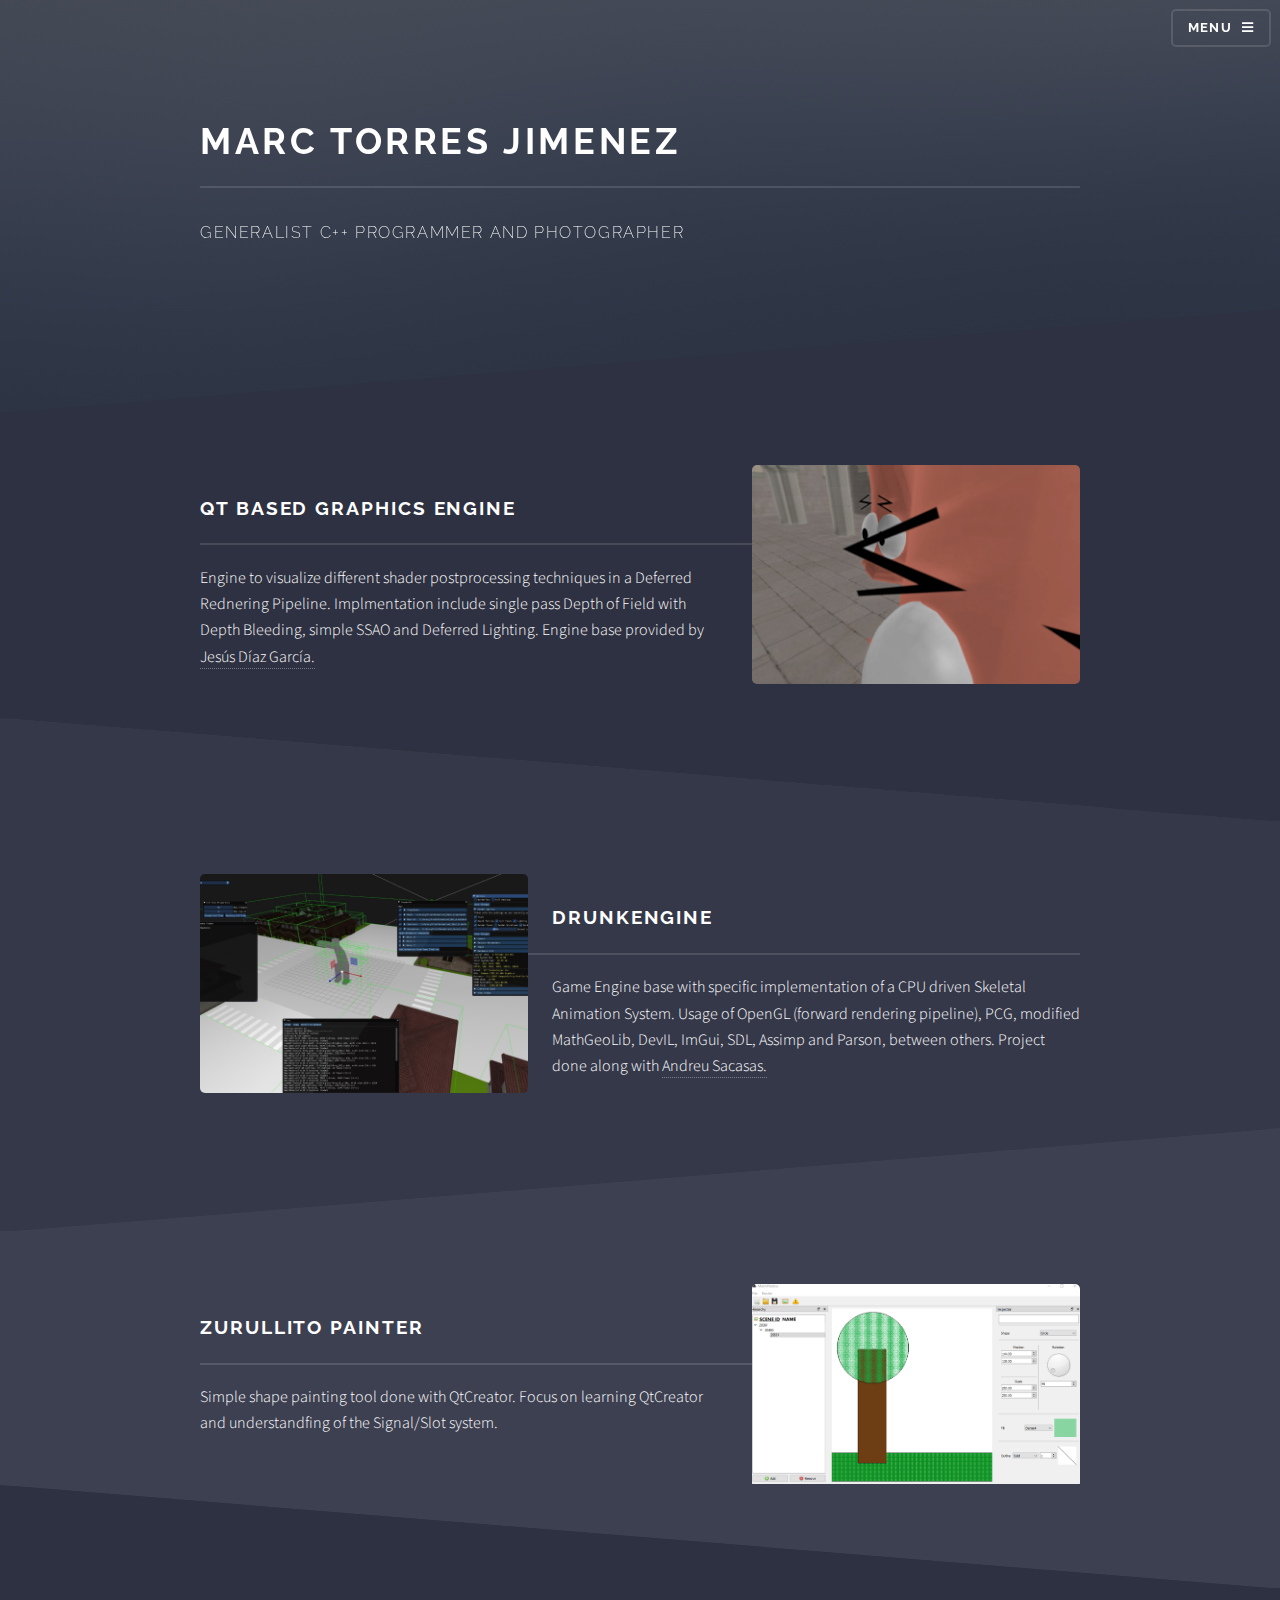
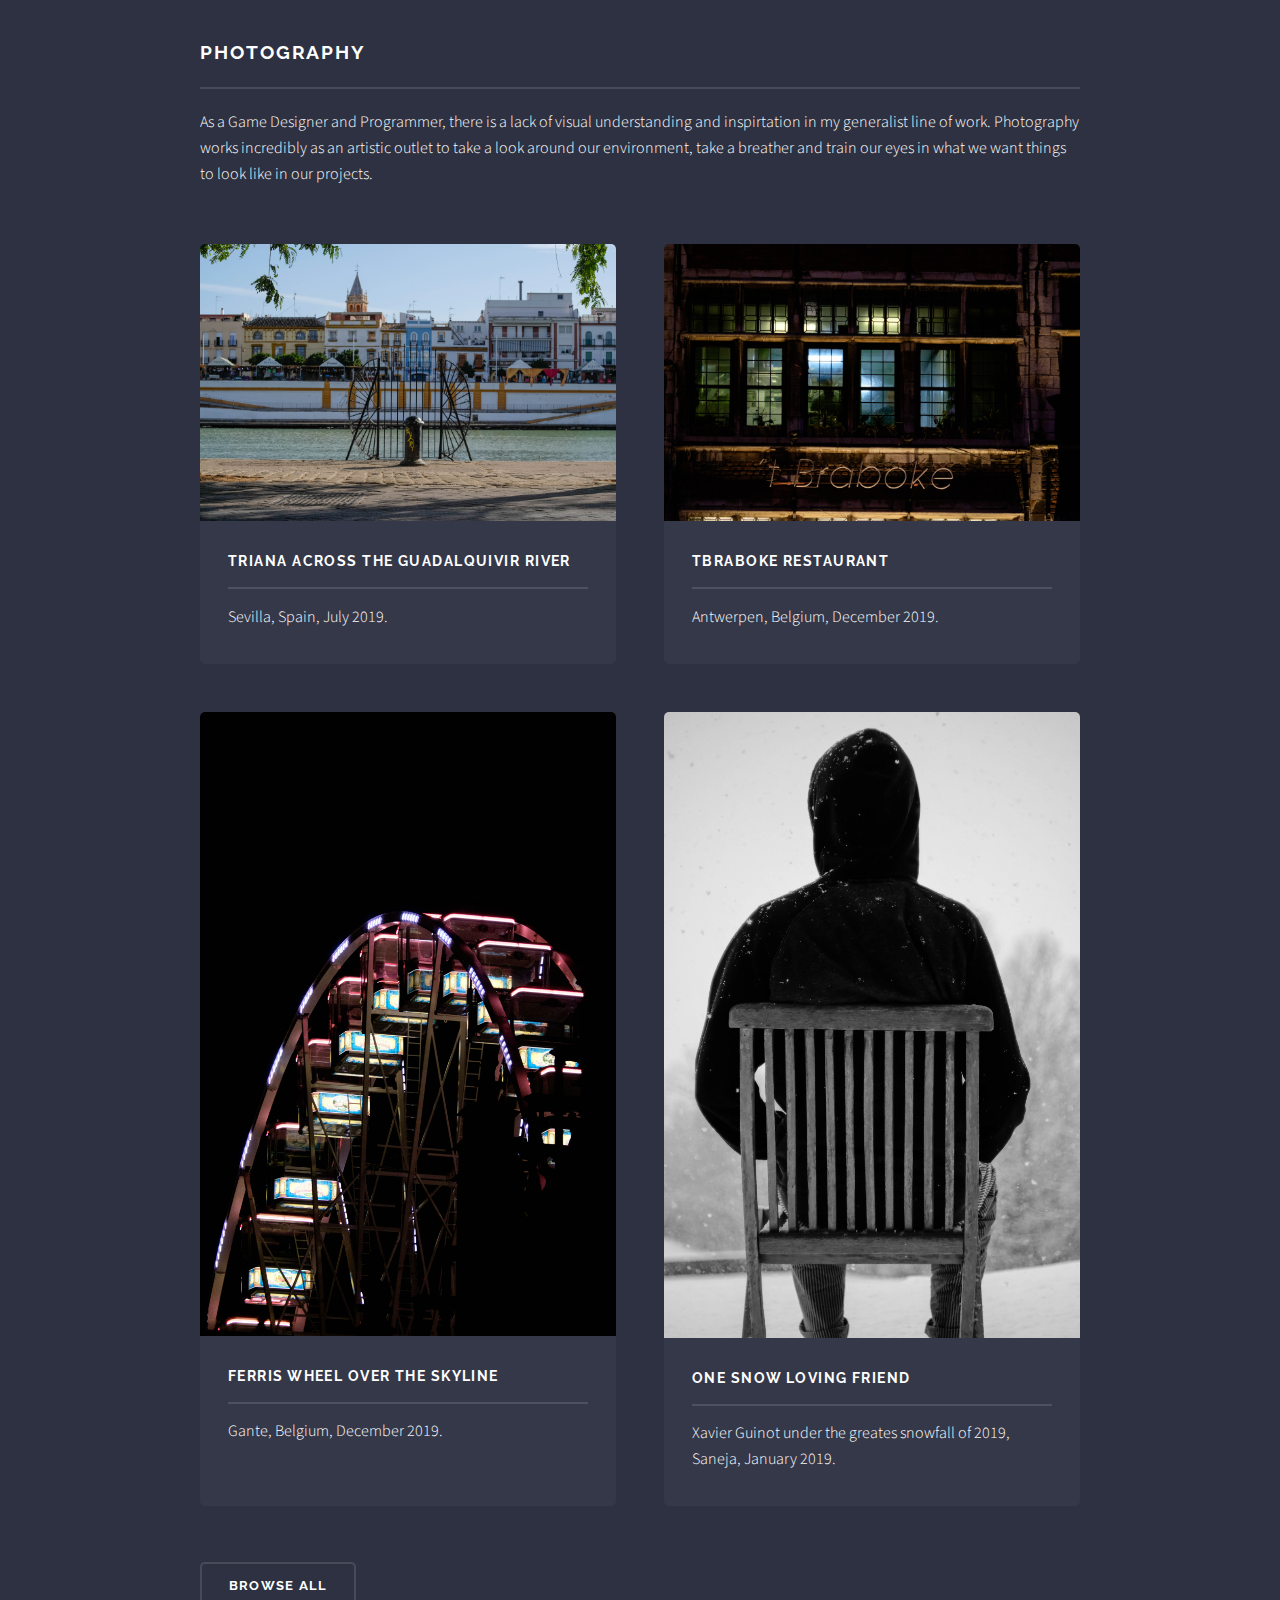
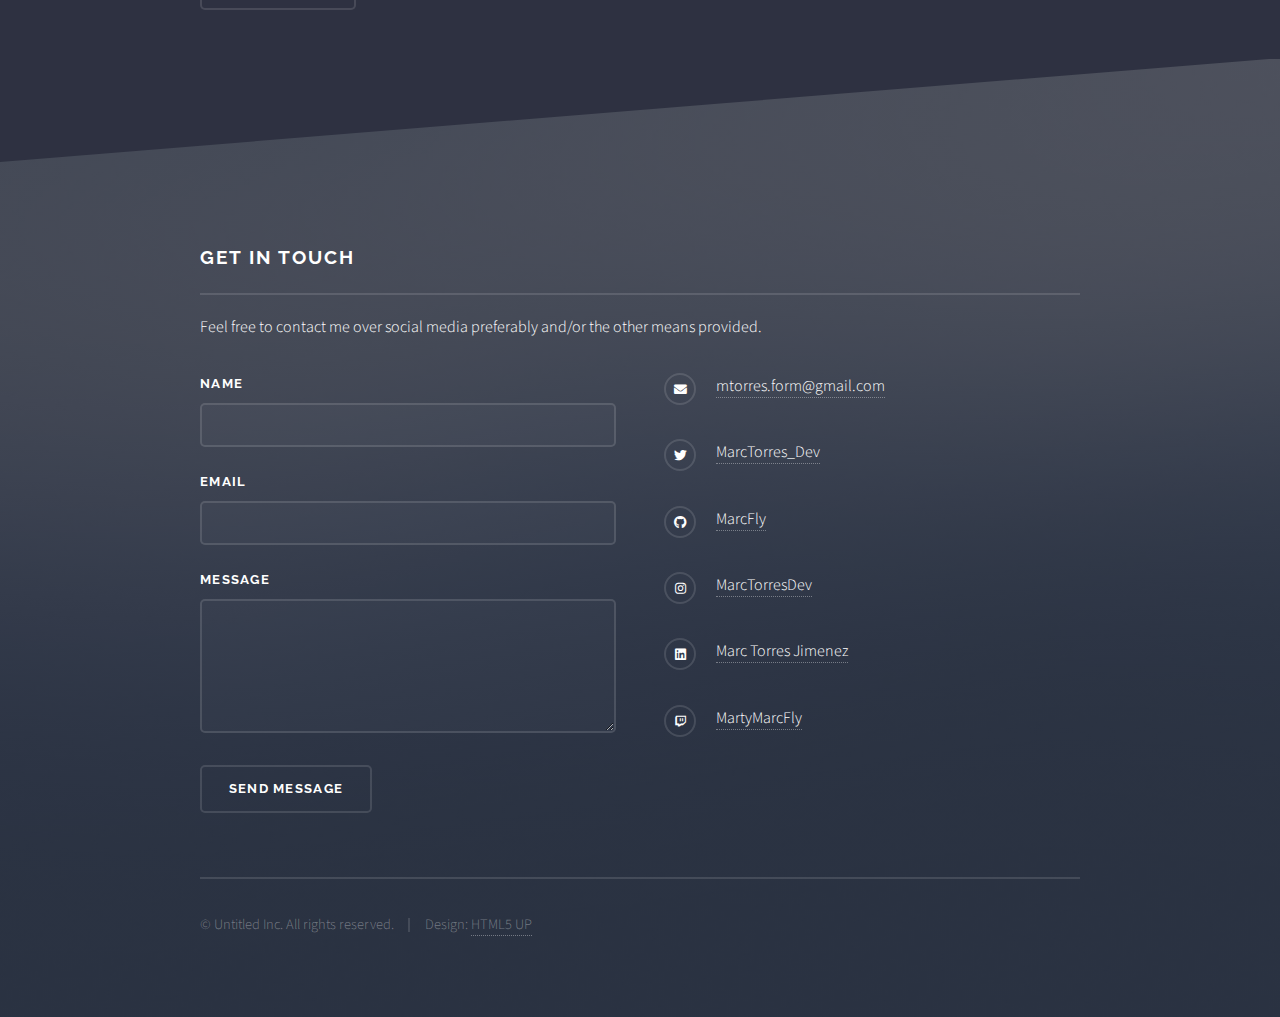
==== index.html @ f65a34b6 "Initial Commit" ====
<!DOCTYPE HTML>
<!--
	Solid State by HTML5 UP
	html5up.net | @ajlkn
	Free for personal and commercial use under the CCA 3.0 license (html5up.net/license)
-->
<html>
	<head>
		<title>Solid State by HTML5 UP</title>
		<script src="assets/js/custom.js"></script>
		<meta charset="utf-8" />
		<meta name="viewport" content="width=device-width, initial-scale=1, user-scalable=no" />
		<link rel="stylesheet" href="assets/css/main.css" />
		
		<noscript><link rel="stylesheet" href="assets/css/noscript.css" /></noscript>
	</head>
	<body class="is-preload">
		<script type="text/javascript">choosePic();</script>

		<!-- Page Wrapper -->
			<div id="page-wrapper">

				<!-- Header -->
					<header id="header" class="alt">
						<h1><a href="index.html">Marc Torres Jimenez</a></h1>
						<nav>
							<a href="#menu">Menu</a>
						</nav>
					</header>

				<!-- Menu -->
					<nav id="menu">
						<div class="inner">
							<h2>Menu</h2>
							<ul class="links">
								<li><a href="index.html">Home</a></li>
								<!-- Commented until Those pages are Finished
								<li><a href="generic.html">Programming</a></li>
								<li><a href="elements.html">Photography</a></li>
								-->
							</ul>
							<a href="#" class="close">Close</a>
						</div>
					</nav>

				<!-- Banner -->
					<section id="banner">
						<div class="inner">
							<h2>Marc Torres Jimenez</h2>
							<p>Generalist C++ Programmer and Photographer</p>
						</div>
					</section>

				<!-- Wrapper -->
					<section id="wrapper">

						<!-- One -->
							<section id="one" class="wrapper style1">
								<div class="inner">
									<p><a class="image right" href="https://github.com/MarcFly/AGP-ShaderLearning/releases/tag/0.5"><img src="images/AGP.png" alt="" /></a>
									<div class="content">
										<h2 class="major">Qt Based Graphics Engine</h2>
										Engine to visualize different shader postprocessing techniques in a Deferred Rednering Pipeline. Implmentation include single pass Depth of Field with Depth Bleeding, simple SSAO and Deferred Lighting.
										Engine base provided by <a href="https://www.linkedin.com/in/jesusdz/">Jesús Díaz García.
								</p>
									</div>
								</div>
							</section>

						<!-- Two -->
							<section id="two" class="wrapper alt style2">
								<div class="inner">
									<p>
									<a class="image left" href="https://github.com/MarcFly/AdvancedGraphicsProgramming/releases/tag/v0.1"><img src="images/DrunkEngine.jpg" alt="" /></a>
									<div class="content">
										<h2 class="major">DrunkEngine</h2>
										Game Engine base with specific implementation of a CPU driven Skeletal Animation System. Usage of OpenGL (forward rendering pipeline), PCG, modified MathGeoLib, DevIL, ImGui, SDL, Assimp and Parson, between others. 
										Project done along with <a href="https://www.linkedin.com/in/andreu-sacasas/">Andreu Sacasas.
									</div>
									</p>
								</div>
							</section>

						<!-- Three -->
							<section id="three" class="wrapper style3">
								<div class="inner">
									<p>
									<a href="https://github.com/MarcFly/AdvancedGraphicsProgramming/releases/tag/v0.1" class="image right"><img src="images/zurullito.png" alt="" /></a>
									<div class="content">
										<h2 class="major">Zurullito Painter</h2>
										Simple shape painting tool done with QtCreator. Focus on learning QtCreator and understandfing of the Signal/Slot system.
									</div>
									</p>
								</div>
							</section>

						<!-- Four -->
							<section id="four" class="wrapper alt style1">
								<div class="inner">
									<h2 class="major">Photography</h2>
									<p>As a Game Designer and Programmer, there is a lack of visual understanding and inspirtation in my generalist line of work. Photography works incredibly as an artistic outlet to take a look around our environment, take a breather and train our eyes in what we want things to look like in our projects.</p>
									<section class="features">
										<article>
											<a href="https://www.instagram.com/p/B7V9qANoHAz/" class="image"><img src="images/triana.jpg" alt="" /></a>
											<h3 class="major">Triana across the Guadalquivir river</h3>
											<p>Sevilla, Spain, July 2019.</p>
										</article>
										<article>
											<a href="https://www.instagram.com/p/B7xrBL0IEei/" class="image"><img src="images/tbrabooke.jpg" alt="" /></a>
											<h3 class="major">tBraboke Restaurant</h3>
											<p>Antwerpen, Belgium, December 2019.</p>
										</article>
										<article>
											<a href="https://www.instagram.com/p/B-cDwL-oQ1Z/" class="image"><img src="images/gante.jpg" alt="" /></a>
											<h3 class="major">Ferris Wheel over the skyline</h3>
											<p>Gante, Belgium, December 2019.</p>
										</article>
										<article>
											<a href="https://www.instagram.com/p/B7IPyEqI4GX/" class="image"><img src="images/xavi.jpg" alt="" /></a>
											<h3 class="major">One snow loving friend</h3>
											<p>Xavier Guinot under the greates snowfall of 2019, Saneja, January 2019.</p>
										</article>
									</section>
									<ul class="actions">
										<li><a href="https://instagram.com/marctorresdev" class="button">Browse All</a></li>
									</ul>
								</div>
							</section>

					</section>

				<!-- Footer -->
					<section id="footer">
						<div class="inner">
							<h2 class="major">Get in touch</h2>
							<p>Feel free to contact me over social media preferably and/or the other means provided.</p>
							<form method="post" action="#">
								<div class="fields">
									<div class="field">
										<label for="name">Name</label>
										<input type="text" name="name" id="name" />
									</div>
									<div class="field">
										<label for="email">Email</label>
										<input type="email" name="email" id="email" />
									</div>
									<div class="field">
										<label for="message">Message</label>
										<textarea name="message" id="message" rows="4"></textarea>
									</div>
								</div>
								<ul class="actions">
									<li><input type="submit" value="Send Message" /></li>
								</ul>
							</form>
							<ul class="contact">
								<li class="icon solid fa-envelope"><a href="#">mtorres.form@gmail.com</a></li>
								<li class="icon brands fa-twitter"><a href="https://twitter.com/MarcTorres_Dev">MarcTorres_Dev</a></li>
								<li class="icon brands fa-github"><a href="https://github.com/MarcFly">MarcFly</a></li>
								<li class="icon brands fa-instagram"><a href="https://instagram.com/marctorresdev">MarcTorresDev</a></li>
								<li class="icon brands fa-linkedin"><a href="https://linkedin.com/in/marc-torres-jimenez-9978b4107/">Marc Torres Jimenez</a></li>
								<li class="icon brands fa-twitch"><a href="https://twitch.tv/martymarcfly">MartyMarcFly</a></li>
							</ul>
							<ul class="copyright">
								<li>&copy; Untitled Inc. All rights reserved.</li><li>Design: <a href="http://html5up.net">HTML5 UP</a></li>
							</ul>
						</div>
					</section>

			</div>

		<!-- Scripts -->
			<script src="assets/js/jquery.min.js"></script>
			<script src="assets/js/jquery.scrollex.min.js"></script>
			<script src="assets/js/browser.min.js"></script>
			<script src="assets/js/breakpoints.min.js"></script>
			<script src="assets/js/util.js"></script>
			<script src="assets/js/main.js"></script>

	</body>
</html>
---- assets/css/main.css ----
@import url(fontawesome-all.min.css);
@import url("https://fonts.googleapis.com/css?family=Raleway:200,700|Source+Sans+Pro:300,600,300italic,600italic");

/*
	Solid State by HTML5 UP
	html5up.net | @ajlkn
	Free for personal and commercial use under the CCA 3.0 license (html5up.net/license)
*/

html, body, div, span, applet, object,
iframe, h1, h2, h3, h4, h5, h6, p, blockquote,
pre, a, abbr, acronym, address, big, cite,
code, del, dfn, em, img, ins, kbd, q, s, samp,
small, strike, strong, sub, sup, tt, var, b,
u, i, center, dl, dt, dd, ol, ul, li, fieldset,
form, label, legend, table, caption, tbody,
tfoot, thead, tr, th, td, article, aside,
canvas, details, embed, figure, figcaption,
footer, header, hgroup, menu, nav, output, ruby,
section, summary, time, mark, audio, video {
	margin: 0;
	padding: 0;
	border: 0;
	font-size: 100%;
	font: inherit;
	vertical-align: baseline;}

article, aside, details, figcaption, figure,
footer, header, hgroup, menu, nav, section {
	display: block;}

body {
	line-height: 1;
}

ol, ul {
	list-style: none;
}

blockquote, q {
	quotes: none;
}

	blockquote:before, blockquote:after, q:before, q:after {
		content: '';
		content: none;
	}

table {
	border-collapse: collapse;
	border-spacing: 0;
}

body {
	-webkit-text-size-adjust: none;
}

mark {
	background-color: transparent;
	color: inherit;
}

input::-moz-focus-inner {
	border: 0;
	padding: 0;
}

input, select, textarea {
	-moz-appearance: none;
	-webkit-appearance: none;
	-ms-appearance: none;
	appearance: none;
}

/* Basic */

	@-ms-viewport {
		width: device-width;
	}

	body {
		-ms-overflow-style: scrollbar;
	}

	@media screen and (max-width: 480px) {

		html, body {
			min-width: 320px;
		}

	}

	html {
		box-sizing: border-box;
	}

	*, *:before, *:after {
		box-sizing: inherit;
	}

	body {
		background-color: #2e3141;
		background-image: linear-gradient(to top, rgba(46, 49, 65, 0.8), rgba(46, 49, 65, 0.8)), url("../../rndImages/1.jpg");
		background-size: auto,
 cover;
		background-attachment: fixed,
 fixed;
		background-position: center,
 center;
	}

		body.is-preload *, body.is-preload *:before, body.is-preload *:after {
			-moz-animation: none !important;
			-webkit-animation: none !important;
			-ms-animation: none !important;
			animation: none !important;
			-moz-transition: none !important;
			-webkit-transition: none !important;
			-ms-transition: none !important;
			transition: none !important;
		}

/* Type */

	body, input, select, textarea {
		color: #ffffff;
		font-family: "Source Sans Pro", Helvetica, sans-serif;
		font-size: 16.5pt;
		font-weight: 300;
		line-height: 1.65;
	}

		@media screen and (max-width: 1680px) {

			body, input, select, textarea {
				font-size: 13pt;
			}

		}

		@media screen and (max-width: 1280px) {

			body, input, select, textarea {
				font-size: 12pt;
			}

		}

		@media screen and (max-width: 980px) {

			body, input, select, textarea {
				font-size: 12pt;
			}

		}

		@media screen and (max-width: 736px) {

			body, input, select, textarea {
				font-size: 12pt;
			}

		}

		@media screen and (max-width: 480px) {

			body, input, select, textarea {
				font-size: 12pt;
			}

		}

	a {
		-moz-transition: color 0.2s ease-in-out, border-bottom-color 0.2s ease-in-out;
		-webkit-transition: color 0.2s ease-in-out, border-bottom-color 0.2s ease-in-out;
		-ms-transition: color 0.2s ease-in-out, border-bottom-color 0.2s ease-in-out;
		transition: color 0.2s ease-in-out, border-bottom-color 0.2s ease-in-out;
		border-bottom: dotted 1px rgba(255, 255, 255, 0.35);
		color: #ffffff;
		text-decoration: none;
	}

		a:hover {
			border-bottom-color: transparent;
			color: #ffffff !important;
		}

		a.special:not(.button) {
			text-decoration: none;
			border-bottom: 0;
			display: block;
			font-family: Raleway, Helvetica, sans-serif;
			font-size: 0.8em;
			font-weight: 700;
			letter-spacing: 0.1em;
			margin: 0 0 2em 0;
			text-transform: uppercase;
		}

			a.special:not(.button):before {
				-moz-osx-font-smoothing: grayscale;
				-webkit-font-smoothing: antialiased;
				display: inline-block;
				font-style: normal;
				font-variant: normal;
				text-rendering: auto;
				line-height: 1;
				text-transform: none !important;
				font-family: 'Font Awesome 5 Free';
				font-weight: 900;
			}

			a.special:not(.button):before {
				-moz-transition: background-color 0.2s ease-in-out;
				-webkit-transition: background-color 0.2s ease-in-out;
				-ms-transition: background-color 0.2s ease-in-out;
				transition: background-color 0.2s ease-in-out;
				border-radius: 100%;
				border: solid 2px rgba(255, 255, 255, 0.125);
				content: '\f105';
				display: inline-block;
				font-size: 1.25em;
				height: 2em;
				line-height: 1.75em;
				margin-right: 0.85em;
				text-align: center;
				text-indent: 0.15em;
				vertical-align: middle;
				width: 2em;
			}

			a.special:not(.button):hover:before {
				background-color: rgba(255, 255, 255, 0.025);
			}

			a.special:not(.button):active:before {
				background-color: rgba(255, 255, 255, 0.075);
			}

	strong, b {
		color: #ffffff;
		font-weight: 600;
	}

	em, i {
		font-style: italic;
	}

	p {
		margin: 0 0 2em 0;
	}

	h1, h2, h3, h4, h5, h6 {
		color: #ffffff;
		font-family: Raleway, Helvetica, sans-serif;
		font-weight: 700;
		letter-spacing: 0.1em;
		margin: 0 0 1em 0;
		text-transform: uppercase;
	}

		h1 a, h2 a, h3 a, h4 a, h5 a, h6 a {
			color: inherit;
			text-decoration: none;
			border-bottom: 0;
		}

		h1 span, h2 span, h3 span, h4 span, h5 span, h6 span {
			font-weight: 200;
		}

		h1.major, h2.major, h3.major, h4.major, h5.major, h6.major {
			padding-bottom: 1em;
			border-bottom: solid 2px rgba(255, 255, 255, 0.125);
		}

	h2 {
		font-size: 1.2em;
	}

	h3 {
		font-size: 0.9em;
	}

	h4 {
		font-size: 0.7em;
	}

	h5 {
		font-size: 0.7em;
	}

	h6 {
		font-size: 0.7em;
	}

	@media screen and (max-width: 736px) {

		h2 {
			font-size: 1em;
		}

		h3 {
			font-size: 0.8em;
		}

	}

	sub {
		font-size: 0.8em;
		position: relative;
		top: 0.5em;
	}

	sup {
		font-size: 0.8em;
		position: relative;
		top: -0.5em;
	}

	blockquote {
		border-left: solid 4px rgba(255, 255, 255, 0.125);
		font-style: italic;
		margin: 0 0 2em 0;
		padding: 0.5em 0 0.5em 2em;
	}

	code {
		background: rgba(255, 255, 255, 0.025);
		border-radius: 5px;
		border: solid 2px rgba(255, 255, 255, 0.125);
		font-family: "Courier New", monospace;
		font-size: 0.9em;
		margin: 0 0.25em;
		padding: 0.25em 0.65em;
	}

	pre {
		-webkit-overflow-scrolling: touch;
		font-family: "Courier New", monospace;
		font-size: 0.9em;
		margin: 0 0 2em 0;
	}

		pre code {
			display: block;
			line-height: 1.75em;
			padding: 1em 1.5em;
			overflow-x: auto;
		}

	hr {
		border: 0;
		border-bottom: solid 2px rgba(255, 255, 255, 0.125);
		margin: 2.5em 0;
	}

		hr.major {
			margin: 4em 0;
		}

	.align-left {
		text-align: left;
	}

	.align-center {
		text-align: center;
	}

	.align-right {
		text-align: right;
	}

/* Row */

	.row {
		display: flex;
		flex-wrap: wrap;
		box-sizing: border-box;
		align-items: stretch;
	}

		.row > * {
			box-sizing: border-box;
		}

		.row.gtr-uniform > * > :last-child {
			margin-bottom: 0;
		}

		.row.aln-left {
			justify-content: flex-start;
		}

		.row.aln-center {
			justify-content: center;
		}

		.row.aln-right {
			justify-content: flex-end;
		}

		.row.aln-top {
			align-items: flex-start;
		}

		.row.aln-middle {
			align-items: center;
		}

		.row.aln-bottom {
			align-items: flex-end;
		}

		.row > .imp {
			order: -1;
		}

		.row > .col-1 {
			width: 8.33333%;
		}

		.row > .off-1 {
			margin-left: 8.33333%;
		}

		.row > .col-2 {
			width: 16.66667%;
		}

		.row > .off-2 {
			margin-left: 16.66667%;
		}

		.row > .col-3 {
			width: 25%;
		}

		.row > .off-3 {
			margin-left: 25%;
		}

		.row > .col-4 {
			width: 33.33333%;
		}

		.row > .off-4 {
			margin-left: 33.33333%;
		}

		.row > .col-5 {
			width: 41.66667%;
		}

		.row > .off-5 {
			margin-left: 41.66667%;
		}

		.row > .col-6 {
			width: 50%;
		}

		.row > .off-6 {
			margin-left: 50%;
		}

		.row > .col-7 {
			width: 58.33333%;
		}

		.row > .off-7 {
			margin-left: 58.33333%;
		}

		.row > .col-8 {
			width: 66.66667%;
		}

		.row > .off-8 {
			margin-left: 66.66667%;
		}

		.row > .col-9 {
			width: 75%;
		}

		.row > .off-9 {
			margin-left: 75%;
		}

		.row > .col-10 {
			width: 83.33333%;
		}

		.row > .off-10 {
			margin-left: 83.33333%;
		}

		.row > .col-11 {
			width: 91.66667%;
		}

		.row > .off-11 {
			margin-left: 91.66667%;
		}

		.row > .col-12 {
			width: 100%;
		}

		.row > .off-12 {
			margin-left: 100%;
		}

		.row.gtr-0 {
			margin-top: 0;
			margin-left: 0em;
		}

			.row.gtr-0 > * {
				padding: 0 0 0 0em;
			}

			.row.gtr-0.gtr-uniform {
				margin-top: 0em;
			}

				.row.gtr-0.gtr-uniform > * {
					padding-top: 0em;
				}

		.row.gtr-25 {
			margin-top: 0;
			margin-left: -0.4375em;
		}

			.row.gtr-25 > * {
				padding: 0 0 0 0.4375em;
			}

			.row.gtr-25.gtr-uniform {
				margin-top: -0.4375em;
			}

				.row.gtr-25.gtr-uniform > * {
					padding-top: 0.4375em;
				}

		.row.gtr-50 {
			margin-top: 0;
			margin-left: -0.875em;
		}

			.row.gtr-50 > * {
				padding: 0 0 0 0.875em;
			}

			.row.gtr-50.gtr-uniform {
				margin-top: -0.875em;
			}

				.row.gtr-50.gtr-uniform > * {
					padding-top: 0.875em;
				}

		.row {
			margin-top: 0;
			margin-left: -1.75em;
		}

			.row > * {
				padding: 0 0 0 1.75em;
			}

			.row.gtr-uniform {
				margin-top: -1.75em;
			}

				.row.gtr-uniform > * {
					padding-top: 1.75em;
				}

		.row.gtr-150 {
			margin-top: 0;
			margin-left: -2.625em;
		}

			.row.gtr-150 > * {
				padding: 0 0 0 2.625em;
			}

			.row.gtr-150.gtr-uniform {
				margin-top: -2.625em;
			}

				.row.gtr-150.gtr-uniform > * {
					padding-top: 2.625em;
				}

		.row.gtr-200 {
			margin-top: 0;
			margin-left: -3.5em;
		}

			.row.gtr-200 > * {
				padding: 0 0 0 3.5em;
			}

			.row.gtr-200.gtr-uniform {
				margin-top: -3.5em;
			}

				.row.gtr-200.gtr-uniform > * {
					padding-top: 3.5em;
				}

		@media screen and (max-width: 1680px) {

			.row {
				display: flex;
				flex-wrap: wrap;
				box-sizing: border-box;
				align-items: stretch;
			}

				.row > * {
					box-sizing: border-box;
				}

				.row.gtr-uniform > * > :last-child {
					margin-bottom: 0;
				}

				.row.aln-left {
					justify-content: flex-start;
				}

				.row.aln-center {
					justify-content: center;
				}

				.row.aln-right {
					justify-content: flex-end;
				}

				.row.aln-top {
					align-items: flex-start;
				}

				.row.aln-middle {
					align-items: center;
				}

				.row.aln-bottom {
					align-items: flex-end;
				}

				.row > .imp-xlarge {
					order: -1;
				}

				.row > .col-1-xlarge {
					width: 8.33333%;
				}

				.row > .off-1-xlarge {
					margin-left: 8.33333%;
				}

				.row > .col-2-xlarge {
					width: 16.66667%;
				}

				.row > .off-2-xlarge {
					margin-left: 16.66667%;
				}

				.row > .col-3-xlarge {
					width: 25%;
				}

				.row > .off-3-xlarge {
					margin-left: 25%;
				}

				.row > .col-4-xlarge {
					width: 33.33333%;
				}

				.row > .off-4-xlarge {
					margin-left: 33.33333%;
				}

				.row > .col-5-xlarge {
					width: 41.66667%;
				}

				.row > .off-5-xlarge {
					margin-left: 41.66667%;
				}

				.row > .col-6-xlarge {
					width: 50%;
				}

				.row > .off-6-xlarge {
					margin-left: 50%;
				}

				.row > .col-7-xlarge {
					width: 58.33333%;
				}

				.row > .off-7-xlarge {
					margin-left: 58.33333%;
				}

				.row > .col-8-xlarge {
					width: 66.66667%;
				}

				.row > .off-8-xlarge {
					margin-left: 66.66667%;
				}

				.row > .col-9-xlarge {
					width: 75%;
				}

				.row > .off-9-xlarge {
					margin-left: 75%;
				}

				.row > .col-10-xlarge {
					width: 83.33333%;
				}

				.row > .off-10-xlarge {
					margin-left: 83.33333%;
				}

				.row > .col-11-xlarge {
					width: 91.66667%;
				}

				.row > .off-11-xlarge {
					margin-left: 91.66667%;
				}

				.row > .col-12-xlarge {
					width: 100%;
				}

				.row > .off-12-xlarge {
					margin-left: 100%;
				}

				.row.gtr-0 {
					margin-top: 0;
					margin-left: 0em;
				}

					.row.gtr-0 > * {
						padding: 0 0 0 0em;
					}

					.row.gtr-0.gtr-uniform {
						margin-top: 0em;
					}

						.row.gtr-0.gtr-uniform > * {
							padding-top: 0em;
						}

				.row.gtr-25 {
					margin-top: 0;
					margin-left: -0.4375em;
				}

					.row.gtr-25 > * {
						padding: 0 0 0 0.4375em;
					}

					.row.gtr-25.gtr-uniform {
						margin-top: -0.4375em;
					}

						.row.gtr-25.gtr-uniform > * {
							padding-top: 0.4375em;
						}

				.row.gtr-50 {
					margin-top: 0;
					margin-left: -0.875em;
				}

					.row.gtr-50 > * {
						padding: 0 0 0 0.875em;
					}

					.row.gtr-50.gtr-uniform {
						margin-top: -0.875em;
					}

						.row.gtr-50.gtr-uniform > * {
							padding-top: 0.875em;
						}

				.row {
					margin-top: 0;
					margin-left: -1.75em;
				}

					.row > * {
						padding: 0 0 0 1.75em;
					}

					.row.gtr-uniform {
						margin-top: -1.75em;
					}

						.row.gtr-uniform > * {
							padding-top: 1.75em;
						}

				.row.gtr-150 {
					margin-top: 0;
					margin-left: -2.625em;
				}

					.row.gtr-150 > * {
						padding: 0 0 0 2.625em;
					}

					.row.gtr-150.gtr-uniform {
						margin-top: -2.625em;
					}

						.row.gtr-150.gtr-uniform > * {
							padding-top: 2.625em;
						}

				.row.gtr-200 {
					margin-top: 0;
					margin-left: -3.5em;
				}

					.row.gtr-200 > * {
						padding: 0 0 0 3.5em;
					}

					.row.gtr-200.gtr-uniform {
						margin-top: -3.5em;
					}

						.row.gtr-200.gtr-uniform > * {
							padding-top: 3.5em;
						}

		}

		@media screen and (max-width: 1280px) {

			.row {
				display: flex;
				flex-wrap: wrap;
				box-sizing: border-box;
				align-items: stretch;
			}

				.row > * {
					box-sizing: border-box;
				}

				.row.gtr-uniform > * > :last-child {
					margin-bottom: 0;
				}

				.row.aln-left {
					justify-content: flex-start;
				}

				.row.aln-center {
					justify-content: center;
				}

				.row.aln-right {
					justify-content: flex-end;
				}

				.row.aln-top {
					align-items: flex-start;
				}

				.row.aln-middle {
					align-items: center;
				}

				.row.aln-bottom {
					align-items: flex-end;
				}

				.row > .imp-large {
					order: -1;
				}

				.row > .col-1-large {
					width: 8.33333%;
				}

				.row > .off-1-large {
					margin-left: 8.33333%;
				}

				.row > .col-2-large {
					width: 16.66667%;
				}

				.row > .off-2-large {
					margin-left: 16.66667%;
				}

				.row > .col-3-large {
					width: 25%;
				}

				.row > .off-3-large {
					margin-left: 25%;
				}

				.row > .col-4-large {
					width: 33.33333%;
				}

				.row > .off-4-large {
					margin-left: 33.33333%;
				}

				.row > .col-5-large {
					width: 41.66667%;
				}

				.row > .off-5-large {
					margin-left: 41.66667%;
				}

				.row > .col-6-large {
					width: 50%;
				}

				.row > .off-6-large {
					margin-left: 50%;
				}

				.row > .col-7-large {
					width: 58.33333%;
				}

				.row > .off-7-large {
					margin-left: 58.33333%;
				}

				.row > .col-8-large {
					width: 66.66667%;
				}

				.row > .off-8-large {
					margin-left: 66.66667%;
				}

				.row > .col-9-large {
					width: 75%;
				}

				.row > .off-9-large {
					margin-left: 75%;
				}

				.row > .col-10-large {
					width: 83.33333%;
				}

				.row > .off-10-large {
					margin-left: 83.33333%;
				}

				.row > .col-11-large {
					width: 91.66667%;
				}

				.row > .off-11-large {
					margin-left: 91.66667%;
				}

				.row > .col-12-large {
					width: 100%;
				}

				.row > .off-12-large {
					margin-left: 100%;
				}

				.row.gtr-0 {
					margin-top: 0;
					margin-left: 0em;
				}

					.row.gtr-0 > * {
						padding: 0 0 0 0em;
					}

					.row.gtr-0.gtr-uniform {
						margin-top: 0em;
					}

						.row.gtr-0.gtr-uniform > * {
							padding-top: 0em;
						}

				.row.gtr-25 {
					margin-top: 0;
					margin-left: -0.4375em;
				}

					.row.gtr-25 > * {
						padding: 0 0 0 0.4375em;
					}

					.row.gtr-25.gtr-uniform {
						margin-top: -0.4375em;
					}

						.row.gtr-25.gtr-uniform > * {
							padding-top: 0.4375em;
						}

				.row.gtr-50 {
					margin-top: 0;
					margin-left: -0.875em;
				}

					.row.gtr-50 > * {
						padding: 0 0 0 0.875em;
					}

					.row.gtr-50.gtr-uniform {
						margin-top: -0.875em;
					}

						.row.gtr-50.gtr-uniform > * {
							padding-top: 0.875em;
						}

				.row {
					margin-top: 0;
					margin-left: -1.75em;
				}

					.row > * {
						padding: 0 0 0 1.75em;
					}

					.row.gtr-uniform {
						margin-top: -1.75em;
					}

						.row.gtr-uniform > * {
							padding-top: 1.75em;
						}

				.row.gtr-150 {
					margin-top: 0;
					margin-left: -2.625em;
				}

					.row.gtr-150 > * {
						padding: 0 0 0 2.625em;
					}

					.row.gtr-150.gtr-uniform {
						margin-top: -2.625em;
					}

						.row.gtr-150.gtr-uniform > * {
							padding-top: 2.625em;
						}

				.row.gtr-200 {
					margin-top: 0;
					margin-left: -3.5em;
				}

					.row.gtr-200 > * {
						padding: 0 0 0 3.5em;
					}

					.row.gtr-200.gtr-uniform {
						margin-top: -3.5em;
					}

						.row.gtr-200.gtr-uniform > * {
							padding-top: 3.5em;
						}

		}

		@media screen and (max-width: 980px) {

			.row {
				display: flex;
				flex-wrap: wrap;
				box-sizing: border-box;
				align-items: stretch;
			}

				.row > * {
					box-sizing: border-box;
				}

				.row.gtr-uniform > * > :last-child {
					margin-bottom: 0;
				}

				.row.aln-left {
					justify-content: flex-start;
				}

				.row.aln-center {
					justify-content: center;
				}

				.row.aln-right {
					justify-content: flex-end;
				}

				.row.aln-top {
					align-items: flex-start;
				}

				.row.aln-middle {
					align-items: center;
				}

				.row.aln-bottom {
					align-items: flex-end;
				}

				.row > .imp-medium {
					order: -1;
				}

				.row > .col-1-medium {
					width: 8.33333%;
				}

				.row > .off-1-medium {
					margin-left: 8.33333%;
				}

				.row > .col-2-medium {
					width: 16.66667%;
				}

				.row > .off-2-medium {
					margin-left: 16.66667%;
				}

				.row > .col-3-medium {
					width: 25%;
				}

				.row > .off-3-medium {
					margin-left: 25%;
				}

				.row > .col-4-medium {
					width: 33.33333%;
				}

				.row > .off-4-medium {
					margin-left: 33.33333%;
				}

				.row > .col-5-medium {
					width: 41.66667%;
				}

				.row > .off-5-medium {
					margin-left: 41.66667%;
				}

				.row > .col-6-medium {
					width: 50%;
				}

				.row > .off-6-medium {
					margin-left: 50%;
				}

				.row > .col-7-medium {
					width: 58.33333%;
				}

				.row > .off-7-medium {
					margin-left: 58.33333%;
				}

				.row > .col-8-medium {
					width: 66.66667%;
				}

				.row > .off-8-medium {
					margin-left: 66.66667%;
				}

				.row > .col-9-medium {
					width: 75%;
				}

				.row > .off-9-medium {
					margin-left: 75%;
				}

				.row > .col-10-medium {
					width: 83.33333%;
				}

				.row > .off-10-medium {
					margin-left: 83.33333%;
				}

				.row > .col-11-medium {
					width: 91.66667%;
				}

				.row > .off-11-medium {
					margin-left: 91.66667%;
				}

				.row > .col-12-medium {
					width: 100%;
				}

				.row > .off-12-medium {
					margin-left: 100%;
				}

				.row.gtr-0 {
					margin-top: 0;
					margin-left: 0em;
				}

					.row.gtr-0 > * {
						padding: 0 0 0 0em;
					}

					.row.gtr-0.gtr-uniform {
						margin-top: 0em;
					}

						.row.gtr-0.gtr-uniform > * {
							padding-top: 0em;
						}

				.row.gtr-25 {
					margin-top: 0;
					margin-left: -0.4375em;
				}

					.row.gtr-25 > * {
						padding: 0 0 0 0.4375em;
					}

					.row.gtr-25.gtr-uniform {
						margin-top: -0.4375em;
					}

						.row.gtr-25.gtr-uniform > * {
							padding-top: 0.4375em;
						}

				.row.gtr-50 {
					margin-top: 0;
					margin-left: -0.875em;
				}

					.row.gtr-50 > * {
						padding: 0 0 0 0.875em;
					}

					.row.gtr-50.gtr-uniform {
						margin-top: -0.875em;
					}

						.row.gtr-50.gtr-uniform > * {
							padding-top: 0.875em;
						}

				.row {
					margin-top: 0;
					margin-left: -1.75em;
				}

					.row > * {
						padding: 0 0 0 1.75em;
					}

					.row.gtr-uniform {
						margin-top: -1.75em;
					}

						.row.gtr-uniform > * {
							padding-top: 1.75em;
						}

				.row.gtr-150 {
					margin-top: 0;
					margin-left: -2.625em;
				}

					.row.gtr-150 > * {
						padding: 0 0 0 2.625em;
					}

					.row.gtr-150.gtr-uniform {
						margin-top: -2.625em;
					}

						.row.gtr-150.gtr-uniform > * {
							padding-top: 2.625em;
						}

				.row.gtr-200 {
					margin-top: 0;
					margin-left: -3.5em;
				}

					.row.gtr-200 > * {
						padding: 0 0 0 3.5em;
					}

					.row.gtr-200.gtr-uniform {
						margin-top: -3.5em;
					}

						.row.gtr-200.gtr-uniform > * {
							padding-top: 3.5em;
						}

		}

		@media screen and (max-width: 736px) {

			.row {
				display: flex;
				flex-wrap: wrap;
				box-sizing: border-box;
				align-items: stretch;
			}

				.row > * {
					box-sizing: border-box;
				}

				.row.gtr-uniform > * > :last-child {
					margin-bottom: 0;
				}

				.row.aln-left {
					justify-content: flex-start;
				}

				.row.aln-center {
					justify-content: center;
				}

				.row.aln-right {
					justify-content: flex-end;
				}

				.row.aln-top {
					align-items: flex-start;
				}

				.row.aln-middle {
					align-items: center;
				}

				.row.aln-bottom {
					align-items: flex-end;
				}

				.row > .imp-small {
					order: -1;
				}

				.row > .col-1-small {
					width: 8.33333%;
				}

				.row > .off-1-small {
					margin-left: 8.33333%;
				}

				.row > .col-2-small {
					width: 16.66667%;
				}

				.row > .off-2-small {
					margin-left: 16.66667%;
				}

				.row > .col-3-small {
					width: 25%;
				}

				.row > .off-3-small {
					margin-left: 25%;
				}

				.row > .col-4-small {
					width: 33.33333%;
				}

				.row > .off-4-small {
					margin-left: 33.33333%;
				}

				.row > .col-5-small {
					width: 41.66667%;
				}

				.row > .off-5-small {
					margin-left: 41.66667%;
				}

				.row > .col-6-small {
					width: 50%;
				}

				.row > .off-6-small {
					margin-left: 50%;
				}

				.row > .col-7-small {
					width: 58.33333%;
				}

				.row > .off-7-small {
					margin-left: 58.33333%;
				}

				.row > .col-8-small {
					width: 66.66667%;
				}

				.row > .off-8-small {
					margin-left: 66.66667%;
				}

				.row > .col-9-small {
					width: 75%;
				}

				.row > .off-9-small {
					margin-left: 75%;
				}

				.row > .col-10-small {
					width: 83.33333%;
				}

				.row > .off-10-small {
					margin-left: 83.33333%;
				}

				.row > .col-11-small {
					width: 91.66667%;
				}

				.row > .off-11-small {
					margin-left: 91.66667%;
				}

				.row > .col-12-small {
					width: 100%;
				}

				.row > .off-12-small {
					margin-left: 100%;
				}

				.row.gtr-0 {
					margin-top: 0;
					margin-left: 0em;
				}

					.row.gtr-0 > * {
						padding: 0 0 0 0em;
					}

					.row.gtr-0.gtr-uniform {
						margin-top: 0em;
					}

						.row.gtr-0.gtr-uniform > * {
							padding-top: 0em;
						}

				.row.gtr-25 {
					margin-top: 0;
					margin-left: -0.3125em;
				}

					.row.gtr-25 > * {
						padding: 0 0 0 0.3125em;
					}

					.row.gtr-25.gtr-uniform {
						margin-top: -0.3125em;
					}

						.row.gtr-25.gtr-uniform > * {
							padding-top: 0.3125em;
						}

				.row.gtr-50 {
					margin-top: 0;
					margin-left: -0.625em;
				}

					.row.gtr-50 > * {
						padding: 0 0 0 0.625em;
					}

					.row.gtr-50.gtr-uniform {
						margin-top: -0.625em;
					}

						.row.gtr-50.gtr-uniform > * {
							padding-top: 0.625em;
						}

				.row {
					margin-top: 0;
					margin-left: -1.25em;
				}

					.row > * {
						padding: 0 0 0 1.25em;
					}

					.row.gtr-uniform {
						margin-top: -1.25em;
					}

						.row.gtr-uniform > * {
							padding-top: 1.25em;
						}

				.row.gtr-150 {
					margin-top: 0;
					margin-left: -1.875em;
				}

					.row.gtr-150 > * {
						padding: 0 0 0 1.875em;
					}

					.row.gtr-150.gtr-uniform {
						margin-top: -1.875em;
					}

						.row.gtr-150.gtr-uniform > * {
							padding-top: 1.875em;
						}

				.row.gtr-200 {
					margin-top: 0;
					margin-left: -2.5em;
				}

					.row.gtr-200 > * {
						padding: 0 0 0 2.5em;
					}

					.row.gtr-200.gtr-uniform {
						margin-top: -2.5em;
					}

						.row.gtr-200.gtr-uniform > * {
							padding-top: 2.5em;
						}

		}

		@media screen and (max-width: 480px) {

			.row {
				display: flex;
				flex-wrap: wrap;
				box-sizing: border-box;
				align-items: stretch;
			}

				.row > * {
					box-sizing: border-box;
				}

				.row.gtr-uniform > * > :last-child {
					margin-bottom: 0;
				}

				.row.aln-left {
					justify-content: flex-start;
				}

				.row.aln-center {
					justify-content: center;
				}

				.row.aln-right {
					justify-content: flex-end;
				}

				.row.aln-top {
					align-items: flex-start;
				}

				.row.aln-middle {
					align-items: center;
				}

				.row.aln-bottom {
					align-items: flex-end;
				}

				.row > .imp-xsmall {
					order: -1;
				}

				.row > .col-1-xsmall {
					width: 8.33333%;
				}

				.row > .off-1-xsmall {
					margin-left: 8.33333%;
				}

				.row > .col-2-xsmall {
					width: 16.66667%;
				}

				.row > .off-2-xsmall {
					margin-left: 16.66667%;
				}

				.row > .col-3-xsmall {
					width: 25%;
				}

				.row > .off-3-xsmall {
					margin-left: 25%;
				}

				.row > .col-4-xsmall {
					width: 33.33333%;
				}

				.row > .off-4-xsmall {
					margin-left: 33.33333%;
				}

				.row > .col-5-xsmall {
					width: 41.66667%;
				}

				.row > .off-5-xsmall {
					margin-left: 41.66667%;
				}

				.row > .col-6-xsmall {
					width: 50%;
				}

				.row > .off-6-xsmall {
					margin-left: 50%;
				}

				.row > .col-7-xsmall {
					width: 58.33333%;
				}

				.row > .off-7-xsmall {
					margin-left: 58.33333%;
				}

				.row > .col-8-xsmall {
					width: 66.66667%;
				}

				.row > .off-8-xsmall {
					margin-left: 66.66667%;
				}

				.row > .col-9-xsmall {
					width: 75%;
				}

				.row > .off-9-xsmall {
					margin-left: 75%;
				}

				.row > .col-10-xsmall {
					width: 83.33333%;
				}

				.row > .off-10-xsmall {
					margin-left: 83.33333%;
				}

				.row > .col-11-xsmall {
					width: 91.66667%;
				}

				.row > .off-11-xsmall {
					margin-left: 91.66667%;
				}

				.row > .col-12-xsmall {
					width: 100%;
				}

				.row > .off-12-xsmall {
					margin-left: 100%;
				}

				.row.gtr-0 {
					margin-top: 0;
					margin-left: 0em;
				}

					.row.gtr-0 > * {
						padding: 0 0 0 0em;
					}

					.row.gtr-0.gtr-uniform {
						margin-top: 0em;
					}

						.row.gtr-0.gtr-uniform > * {
							padding-top: 0em;
						}

				.row.gtr-25 {
					margin-top: 0;
					margin-left: -0.3125em;
				}

					.row.gtr-25 > * {
						padding: 0 0 0 0.3125em;
					}

					.row.gtr-25.gtr-uniform {
						margin-top: -0.3125em;
					}

						.row.gtr-25.gtr-uniform > * {
							padding-top: 0.3125em;
						}

				.row.gtr-50 {
					margin-top: 0;
					margin-left: -0.625em;
				}

					.row.gtr-50 > * {
						padding: 0 0 0 0.625em;
					}

					.row.gtr-50.gtr-uniform {
						margin-top: -0.625em;
					}

						.row.gtr-50.gtr-uniform > * {
							padding-top: 0.625em;
						}

				.row {
					margin-top: 0;
					margin-left: -1.25em;
				}

					.row > * {
						padding: 0 0 0 1.25em;
					}

					.row.gtr-uniform {
						margin-top: -1.25em;
					}

						.row.gtr-uniform > * {
							padding-top: 1.25em;
						}

				.row.gtr-150 {
					margin-top: 0;
					margin-left: -1.875em;
				}

					.row.gtr-150 > * {
						padding: 0 0 0 1.875em;
					}

					.row.gtr-150.gtr-uniform {
						margin-top: -1.875em;
					}

						.row.gtr-150.gtr-uniform > * {
							padding-top: 1.875em;
						}

				.row.gtr-200 {
					margin-top: 0;
					margin-left: -2.5em;
				}

					.row.gtr-200 > * {
						padding: 0 0 0 2.5em;
					}

					.row.gtr-200.gtr-uniform {
						margin-top: -2.5em;
					}

						.row.gtr-200.gtr-uniform > * {
							padding-top: 2.5em;
						}

		}

		@media screen and (max-width: 360px) {

			.row {
				display: flex;
				flex-wrap: wrap;
				box-sizing: border-box;
				align-items: stretch;
			}

				.row > * {
					box-sizing: border-box;
				}

				.row.gtr-uniform > * > :last-child {
					margin-bottom: 0;
				}

				.row.aln-left {
					justify-content: flex-start;
				}

				.row.aln-center {
					justify-content: center;
				}

				.row.aln-right {
					justify-content: flex-end;
				}

				.row.aln-top {
					align-items: flex-start;
				}

				.row.aln-middle {
					align-items: center;
				}

				.row.aln-bottom {
					align-items: flex-end;
				}

				.row > .imp-xxsmall {
					order: -1;
				}

				.row > .col-1-xxsmall {
					width: 8.33333%;
				}

				.row > .off-1-xxsmall {
					margin-left: 8.33333%;
				}

				.row > .col-2-xxsmall {
					width: 16.66667%;
				}

				.row > .off-2-xxsmall {
					margin-left: 16.66667%;
				}

				.row > .col-3-xxsmall {
					width: 25%;
				}

				.row > .off-3-xxsmall {
					margin-left: 25%;
				}

				.row > .col-4-xxsmall {
					width: 33.33333%;
				}

				.row > .off-4-xxsmall {
					margin-left: 33.33333%;
				}

				.row > .col-5-xxsmall {
					width: 41.66667%;
				}

				.row > .off-5-xxsmall {
					margin-left: 41.66667%;
				}

				.row > .col-6-xxsmall {
					width: 50%;
				}

				.row > .off-6-xxsmall {
					margin-left: 50%;
				}

				.row > .col-7-xxsmall {
					width: 58.33333%;
				}

				.row > .off-7-xxsmall {
					margin-left: 58.33333%;
				}

				.row > .col-8-xxsmall {
					width: 66.66667%;
				}

				.row > .off-8-xxsmall {
					margin-left: 66.66667%;
				}

				.row > .col-9-xxsmall {
					width: 75%;
				}

				.row > .off-9-xxsmall {
					margin-left: 75%;
				}

				.row > .col-10-xxsmall {
					width: 83.33333%;
				}

				.row > .off-10-xxsmall {
					margin-left: 83.33333%;
				}

				.row > .col-11-xxsmall {
					width: 91.66667%;
				}

				.row > .off-11-xxsmall {
					margin-left: 91.66667%;
				}

				.row > .col-12-xxsmall {
					width: 100%;
				}

				.row > .off-12-xxsmall {
					margin-left: 100%;
				}

				.row.gtr-0 {
					margin-top: 0;
					margin-left: 0em;
				}

					.row.gtr-0 > * {
						padding: 0 0 0 0em;
					}

					.row.gtr-0.gtr-uniform {
						margin-top: 0em;
					}

						.row.gtr-0.gtr-uniform > * {
							padding-top: 0em;
						}

				.row.gtr-25 {
					margin-top: 0;
					margin-left: -0.3125em;
				}

					.row.gtr-25 > * {
						padding: 0 0 0 0.3125em;
					}

					.row.gtr-25.gtr-uniform {
						margin-top: -0.3125em;
					}

						.row.gtr-25.gtr-uniform > * {
							padding-top: 0.3125em;
						}

				.row.gtr-50 {
					margin-top: 0;
					margin-left: -0.625em;
				}

					.row.gtr-50 > * {
						padding: 0 0 0 0.625em;
					}

					.row.gtr-50.gtr-uniform {
						margin-top: -0.625em;
					}

						.row.gtr-50.gtr-uniform > * {
							padding-top: 0.625em;
						}

				.row {
					margin-top: 0;
					margin-left: -1.25em;
				}

					.row > * {
						padding: 0 0 0 1.25em;
					}

					.row.gtr-uniform {
						margin-top: -1.25em;
					}

						.row.gtr-uniform > * {
							padding-top: 1.25em;
						}

				.row.gtr-150 {
					margin-top: 0;
					margin-left: -1.875em;
				}

					.row.gtr-150 > * {
						padding: 0 0 0 1.875em;
					}

					.row.gtr-150.gtr-uniform {
						margin-top: -1.875em;
					}

						.row.gtr-150.gtr-uniform > * {
							padding-top: 1.875em;
						}

				.row.gtr-200 {
					margin-top: 0;
					margin-left: -2.5em;
				}

					.row.gtr-200 > * {
						padding: 0 0 0 2.5em;
					}

					.row.gtr-200.gtr-uniform {
						margin-top: -2.5em;
					}

						.row.gtr-200.gtr-uniform > * {
							padding-top: 2.5em;
						}

		}

/* Section/Article */

	section.special, article.special {
		text-align: center;
	}

/* Form */

	form {
		margin: 0 0 2em 0;
	}

		form > :last-child {
			margin-bottom: 0;
		}

		form > .fields {
			display: -moz-flex;
			display: -webkit-flex;
			display: -ms-flex;
			display: flex;
			-moz-flex-wrap: wrap;
			-webkit-flex-wrap: wrap;
			-ms-flex-wrap: wrap;
			flex-wrap: wrap;
			width: calc(100% + 3em);
			margin: -1.5em 0 2em -1.5em;
		}

			form > .fields > .field {
				-moz-flex-grow: 0;
				-webkit-flex-grow: 0;
				-ms-flex-grow: 0;
				flex-grow: 0;
				-moz-flex-shrink: 0;
				-webkit-flex-shrink: 0;
				-ms-flex-shrink: 0;
				flex-shrink: 0;
				padding: 1.5em 0 0 1.5em;
				width: calc(100% - 1.5em);
			}

				form > .fields > .field.half {
					width: calc(50% - 0.75em);
				}

				form > .fields > .field.third {
					width: calc(100%/3 - 0.5em);
				}

				form > .fields > .field.quarter {
					width: calc(25% - 0.375em);
				}

		@media screen and (max-width: 480px) {

			form > .fields {
				width: calc(100% + 3em);
				margin: -1.5em 0 2em -1.5em;
			}

				form > .fields > .field {
					padding: 1.5em 0 0 1.5em;
					width: calc(100% - 1.5em);
				}

					form > .fields > .field.half {
						width: calc(100% - 1.5em);
					}

					form > .fields > .field.third {
						width: calc(100% - 1.5em);
					}

					form > .fields > .field.quarter {
						width: calc(100% - 1.5em);
					}

		}

	label {
		color: #ffffff;
		display: block;
		font-family: Raleway, Helvetica, sans-serif;
		font-size: 0.8em;
		font-weight: 700;
		letter-spacing: 0.1em;
		margin: 0 0 0.7em 0;
		text-transform: uppercase;
	}

	input[type="text"],
	input[type="password"],
	input[type="email"],
	input[type="tel"],
	select,
	textarea {
		-moz-appearance: none;
		-webkit-appearance: none;
		-ms-appearance: none;
		appearance: none;
		background: rgba(255, 255, 255, 0.025);
		border-radius: 5px;
		border: none;
		border: solid 2px rgba(255, 255, 255, 0.125);
		color: inherit;
		display: block;
		outline: 0;
		padding: 0 1em;
		text-decoration: none;
		width: 100%;
	}

		input[type="text"]:invalid,
		input[type="password"]:invalid,
		input[type="email"]:invalid,
		input[type="tel"]:invalid,
		select:invalid,
		textarea:invalid {
			box-shadow: none;
		}

		input[type="text"]:focus,
		input[type="password"]:focus,
		input[type="email"]:focus,
		input[type="tel"]:focus,
		select:focus,
		textarea:focus {
			border-color: #5b6ba6;
		}

	select {
		background-image: url("data:image/svg+xml;charset=utf8,%3Csvg xmlns='http://www.w3.org/2000/svg' width='40' height='40' preserveAspectRatio='none' viewBox='0 0 40 40'%3E%3Cpath d='M9.4,12.3l10.4,10.4l10.4-10.4c0.2-0.2,0.5-0.4,0.9-0.4c0.3,0,0.6,0.1,0.9,0.4l3.3,3.3c0.2,0.2,0.4,0.5,0.4,0.9 c0,0.4-0.1,0.6-0.4,0.9L20.7,31.9c-0.2,0.2-0.5,0.4-0.9,0.4c-0.3,0-0.6-0.1-0.9-0.4L4.3,17.3c-0.2-0.2-0.4-0.5-0.4-0.9 c0-0.4,0.1-0.6,0.4-0.9l3.3-3.3c0.2-0.2,0.5-0.4,0.9-0.4S9.1,12.1,9.4,12.3z' fill='rgba(255, 255, 255, 0.125)' /%3E%3C/svg%3E");
		background-size: 1.25rem;
		background-repeat: no-repeat;
		background-position: calc(100% - 1rem) center;
		height: 2.75em;
		padding-right: 2.75em;
		text-overflow: ellipsis;
	}

		select option {
			color: #ffffff;
			background: #2e3141;
		}

		select:focus::-ms-value {
			background-color: transparent;
		}

		select::-ms-expand {
			display: none;
		}

	input[type="text"],
	input[type="password"],
	input[type="email"],
	select {
		height: 2.75em;
	}

	textarea {
		padding: 0.75em 1em;
	}

	input[type="checkbox"],
	input[type="radio"] {
		-moz-appearance: none;
		-webkit-appearance: none;
		-ms-appearance: none;
		appearance: none;
		display: block;
		float: left;
		margin-right: -2em;
		opacity: 0;
		width: 1em;
		z-index: -1;
	}

		input[type="checkbox"] + label,
		input[type="radio"] + label {
			text-decoration: none;
			color: #ffffff;
			cursor: pointer;
			display: inline-block;
			font-size: 1em;
			font-family: "Source Sans Pro", Helvetica, sans-serif;
			text-transform: none;
			letter-spacing: 0;
			font-weight: 300;
			padding-left: 2.4em;
			padding-right: 0.75em;
			position: relative;
		}

			input[type="checkbox"] + label:before,
			input[type="radio"] + label:before {
				-moz-osx-font-smoothing: grayscale;
				-webkit-font-smoothing: antialiased;
				display: inline-block;
				font-style: normal;
				font-variant: normal;
				text-rendering: auto;
				line-height: 1;
				text-transform: none !important;
				font-family: 'Font Awesome 5 Free';
				font-weight: 900;
			}

			input[type="checkbox"] + label:before,
			input[type="radio"] + label:before {
				background: rgba(255, 255, 255, 0.025);
				border-radius: 5px;
				border: solid 2px rgba(255, 255, 255, 0.125);
				content: '';
				display: inline-block;
				font-size: 0.8em;
				height: 2.0625em;
				left: 0;
				line-height: 2.0625em;
				position: absolute;
				text-align: center;
				top: 0;
				width: 2.0625em;
			}

		input[type="checkbox"]:checked + label:before,
		input[type="radio"]:checked + label:before {
			background: #ffffff;
			border-color: #ffffff;
			content: '\f00c';
			color: #2e3141;
		}

		input[type="checkbox"]:focus + label:before,
		input[type="radio"]:focus + label:before {
			border-color: #4c5c96;
		}

	input[type="checkbox"] + label:before {
		border-radius: 5px;
	}

	input[type="radio"] + label:before {
		border-radius: 100%;
	}

	::-webkit-input-placeholder {
		color: rgba(255, 255, 255, 0.35) !important;
		opacity: 1.0;
	}

	:-moz-placeholder {
		color: rgba(255, 255, 255, 0.35) !important;
		opacity: 1.0;
	}

	::-moz-placeholder {
		color: rgba(255, 255, 255, 0.35) !important;
		opacity: 1.0;
	}

	:-ms-input-placeholder {
		color: rgba(255, 255, 255, 0.35) !important;
		opacity: 1.0;
	}

/* Box */

	.box {
		border-radius: 5px;
		border: solid 2px rgba(255, 255, 255, 0.125);
		margin-bottom: 2em;
		padding: 1.5em;
	}

		.box > :last-child,
		.box > :last-child > :last-child,
		.box > :last-child > :last-child > :last-child {
			margin-bottom: 0;
		}

		.box.alt {
			border: 0;
			border-radius: 0;
			padding: 0;
		}

/* Icon */

	.icon {
		text-decoration: none;
		border-bottom: none;
		position: relative;
	}

		.icon:before {
			-moz-osx-font-smoothing: grayscale;
			-webkit-font-smoothing: antialiased;
			display: inline-block;
			font-style: normal;
			font-variant: normal;
			text-rendering: auto;
			line-height: 1;
			text-transform: none !important;
			font-family: 'Font Awesome 5 Free';
			font-weight: 400;
		}

		.icon > .label {
			display: none;
		}

		.icon:before {
			line-height: inherit;
		}

		.icon.solid:before {
			font-weight: 900;
		}

		.icon.brands:before {
			font-family: 'Font Awesome 5 Brands';
		}

/* Image */

	.image {
		border-radius: 5px;
		border: 0;
		display: inline-block;
		position: relative;
	}

		.image img {
			border-radius: 5px;
			display: block;
		}

		.image.left, .image.right {
			max-width: 40%;
		}

			.image.left img, .image.right img {
				width: 100%;
			}

		.image.left {
			float: left;
			padding: 0 1.5em 1em 0;
			top: 0.25em;
		}

		.image.right {
			float: right;
			padding: 0 0 1em 1.5em;
			top: 0.25em;
		}

		.image.fit {
			display: block;
			margin: 0 0 2em 0;
			width: 100%;
		}

			.image.fit img {
				width: 100%;
			}

		.image.main {
			display: block;
			margin: 0 0 3em 0;
			width: 100%;
		}

			.image.main img {
				width: 100%;
			}

/* List */

	ol {
		list-style: decimal;
		margin: 0 0 2em 0;
		padding-left: 1.25em;
	}

		ol li {
			padding-left: 0.25em;
		}

	ul {
		list-style: disc;
		margin: 0 0 2em 0;
		padding-left: 1em;
	}

		ul li {
			padding-left: 0.5em;
		}

		ul.alt {
			list-style: none;
			padding-left: 0;
		}

			ul.alt li {
				border-top: solid 1px rgba(255, 255, 255, 0.125);
				padding: 0.5em 0;
			}

				ul.alt li:first-child {
					border-top: 0;
					padding-top: 0;
				}

	dl {
		margin: 0 0 2em 0;
	}

		dl dt {
			display: block;
			font-weight: 600;
			margin: 0 0 1em 0;
		}

		dl dd {
			margin-left: 2em;
		}

/* Actions */

	ul.actions {
		display: -moz-flex;
		display: -webkit-flex;
		display: -ms-flex;
		display: flex;
		cursor: default;
		list-style: none;
		margin-left: -1em;
		padding-left: 0;
	}

		ul.actions li {
			padding: 0 0 0 1em;
			vertical-align: middle;
		}

		ul.actions.special {
			-moz-justify-content: center;
			-webkit-justify-content: center;
			-ms-justify-content: center;
			justify-content: center;
			width: 100%;
			margin-left: 0;
		}

			ul.actions.special li:first-child {
				padding-left: 0;
			}

		ul.actions.stacked {
			-moz-flex-direction: column;
			-webkit-flex-direction: column;
			-ms-flex-direction: column;
			flex-direction: column;
			margin-left: 0;
		}

			ul.actions.stacked li {
				padding: 1.3em 0 0 0;
			}

				ul.actions.stacked li:first-child {
					padding-top: 0;
				}

		ul.actions.fit {
			width: calc(100% + 1em);
		}

			ul.actions.fit li {
				-moz-flex-grow: 1;
				-webkit-flex-grow: 1;
				-ms-flex-grow: 1;
				flex-grow: 1;
				-moz-flex-shrink: 1;
				-webkit-flex-shrink: 1;
				-ms-flex-shrink: 1;
				flex-shrink: 1;
				width: 100%;
			}

				ul.actions.fit li > * {
					width: 100%;
				}

			ul.actions.fit.stacked {
				width: 100%;
			}

		@media screen and (max-width: 480px) {

			ul.actions:not(.fixed) {
				-moz-flex-direction: column;
				-webkit-flex-direction: column;
				-ms-flex-direction: column;
				flex-direction: column;
				margin-left: 0;
				width: 100% !important;
			}

				ul.actions:not(.fixed) li {
					-moz-flex-grow: 1;
					-webkit-flex-grow: 1;
					-ms-flex-grow: 1;
					flex-grow: 1;
					-moz-flex-shrink: 1;
					-webkit-flex-shrink: 1;
					-ms-flex-shrink: 1;
					flex-shrink: 1;
					padding: 1em 0 0 0;
					text-align: center;
					width: 100%;
				}

					ul.actions:not(.fixed) li > * {
						width: 100%;
					}

					ul.actions:not(.fixed) li:first-child {
						padding-top: 0;
					}

					ul.actions:not(.fixed) li input[type="submit"],
					ul.actions:not(.fixed) li input[type="reset"],
					ul.actions:not(.fixed) li input[type="button"],
					ul.actions:not(.fixed) li button,
					ul.actions:not(.fixed) li .button {
						width: 100%;
					}

						ul.actions:not(.fixed) li input[type="submit"].icon:before,
						ul.actions:not(.fixed) li input[type="reset"].icon:before,
						ul.actions:not(.fixed) li input[type="button"].icon:before,
						ul.actions:not(.fixed) li button.icon:before,
						ul.actions:not(.fixed) li .button.icon:before {
							margin-left: -0.5rem;
						}

		}

/* Icons */

	ul.icons {
		cursor: default;
		list-style: none;
		padding-left: 0;
	}

		ul.icons li {
			display: inline-block;
			padding: 0 1em 0 0;
		}

			ul.icons li:last-child {
				padding-right: 0;
			}

			ul.icons li .icon:before {
				font-size: 1.25em;
			}

/* Contact */

	ul.contact {
		list-style: none;
		padding: 0;
	}

		ul.contact li {
			text-decoration: none;
			margin: 2.5em 0 0 0;
			padding: 0 0 0 3.25em;
			position: relative;
		}

			ul.contact li:before {
				-moz-osx-font-smoothing: grayscale;
				-webkit-font-smoothing: antialiased;
				display: inline-block;
				font-style: normal;
				font-variant: normal;
				text-rendering: auto;
				line-height: 1;
				text-transform: none !important;
				font-family: 'Font Awesome 5 Free';
				font-weight: 400;
			}

			ul.contact li:before {
				border-radius: 100%;
				border: solid 2px rgba(255, 255, 255, 0.125);
				display: inline-block;
				font-size: 0.8em;
				height: 2.5em;
				left: 0;
				line-height: 2.35em;
				position: absolute;
				text-align: center;
				top: 0;
				width: 2.5em;
			}

			ul.contact li:first-child {
				margin-top: 0;
			}

		@media screen and (max-width: 736px) {

			ul.contact li {
				margin: 1.5em 0 0 0;
			}

		}

/* Pagination */

	ul.pagination {
		cursor: default;
		list-style: none;
		padding-left: 0;
	}

		ul.pagination li {
			display: inline-block;
			padding-left: 0;
			vertical-align: middle;
		}

			ul.pagination li > .page {
				-moz-transition: background-color 0.2s ease-in-out, color 0.2s ease-in-out;
				-webkit-transition: background-color 0.2s ease-in-out, color 0.2s ease-in-out;
				-ms-transition: background-color 0.2s ease-in-out, color 0.2s ease-in-out;
				transition: background-color 0.2s ease-in-out, color 0.2s ease-in-out;
				border-bottom: 0;
				border-radius: 5px;
				display: inline-block;
				height: 1.5em;
				line-height: 1.5em;
				margin: 0 0.125em;
				min-width: 1.5em;
				padding: 0 0.5em;
				text-align: center;
			}

				ul.pagination li > .page:hover {
					background-color: rgba(255, 255, 255, 0.025);
				}

				ul.pagination li > .page.active {
					background-color: #4c5c96;
				}

			ul.pagination li:first-child {
				padding-right: 0.75em;
			}

			ul.pagination li:last-child {
				padding-left: 0.75em;
			}

		@media screen and (max-width: 480px) {

			ul.pagination li:nth-child(n+2):nth-last-child(n+2) {
				display: none;
			}

			ul.pagination li .button {
				width: 100%;
			}

			ul.pagination li:first-child {
				width: calc(50% - 2px);
				text-align: left;
				padding-right: 0.325em;
			}

			ul.pagination li:last-child {
				width: calc(50% - 2px);
				text-align: right;
				padding-left: 0.325em;
			}

		}

/* Table */

	.table-wrapper {
		-webkit-overflow-scrolling: touch;
		overflow-x: auto;
	}

	table {
		margin: 0 0 2em 0;
		width: 100%;
	}

		table tbody tr {
			border: solid 1px rgba(255, 255, 255, 0.125);
			border-left: 0;
			border-right: 0;
		}

			table tbody tr:nth-child(2n + 1) {
				background-color: rgba(255, 255, 255, 0.025);
			}

		table td {
			padding: 0.75em 0.75em;
		}

		table th {
			color: #ffffff;
			font-size: 0.9em;
			font-weight: 600;
			padding: 0 0.75em 0.75em 0.75em;
			text-align: left;
		}

		table thead {
			border-bottom: solid 2px rgba(255, 255, 255, 0.125);
		}

		table tfoot {
			border-top: solid 2px rgba(255, 255, 255, 0.125);
		}

		table.alt {
			border-collapse: separate;
		}

			table.alt tbody tr td {
				border: solid 1px rgba(255, 255, 255, 0.125);
				border-left-width: 0;
				border-top-width: 0;
			}

				table.alt tbody tr td:first-child {
					border-left-width: 1px;
				}

			table.alt tbody tr:first-child td {
				border-top-width: 1px;
			}

			table.alt thead {
				border-bottom: 0;
			}

			table.alt tfoot {
				border-top: 0;
			}

/* Button */

	input[type="submit"],
	input[type="reset"],
	input[type="button"],
	button,
	.button {
		-moz-appearance: none;
		-webkit-appearance: none;
		-ms-appearance: none;
		appearance: none;
		-moz-transition: background-color 0.2s ease-in-out;
		-webkit-transition: background-color 0.2s ease-in-out;
		-ms-transition: background-color 0.2s ease-in-out;
		transition: background-color 0.2s ease-in-out;
		background-color: transparent;
		border-radius: 5px;
		border: 0;
		box-shadow: inset 0 0 0 2px rgba(255, 255, 255, 0.125);
		color: #ffffff !important;
		cursor: pointer;
		display: inline-block;
		font-family: Raleway, Helvetica, sans-serif;
		font-size: 0.8em;
		font-weight: 700;
		height: 3.75em;
		letter-spacing: 0.1em;
		line-height: 3.75em;
		padding: 0 2.25em;
		text-align: center;
		text-decoration: none;
		text-transform: uppercase;
		white-space: nowrap;
	}

		input[type="submit"]:hover,
		input[type="reset"]:hover,
		input[type="button"]:hover,
		button:hover,
		.button:hover {
			background-color: rgba(255, 255, 255, 0.025);
		}

		input[type="submit"]:active,
		input[type="reset"]:active,
		input[type="button"]:active,
		button:active,
		.button:active {
			background-color: rgba(255, 255, 255, 0.075);
		}

		input[type="submit"].icon:before,
		input[type="reset"].icon:before,
		input[type="button"].icon:before,
		button.icon:before,
		.button.icon:before {
			margin-right: 0.5em;
			color: rgba(255, 255, 255, 0.35);
		}

		input[type="submit"].primary,
		input[type="reset"].primary,
		input[type="button"].primary,
		button.primary,
		.button.primary {
			background-color: #4c5c96;
			box-shadow: none;
		}

			input[type="submit"].primary:hover,
			input[type="reset"].primary:hover,
			input[type="button"].primary:hover,
			button.primary:hover,
			.button.primary:hover {
				background-color: #53639e;
			}

			input[type="submit"].primary:active,
			input[type="reset"].primary:active,
			input[type="button"].primary:active,
			button.primary:active,
			.button.primary:active {
				background-color: #45558d;
			}

			input[type="submit"].primary.icon:before,
			input[type="reset"].primary.icon:before,
			input[type="button"].primary.icon:before,
			button.primary.icon:before,
			.button.primary.icon:before {
				color: #7985b0;
			}

		input[type="submit"].fit,
		input[type="reset"].fit,
		input[type="button"].fit,
		button.fit,
		.button.fit {
			width: 100%;
		}

		input[type="submit"].small,
		input[type="reset"].small,
		input[type="button"].small,
		button.small,
		.button.small {
			font-size: 0.6em;
		}

		input[type="submit"].large,
		input[type="reset"].large,
		input[type="button"].large,
		button.large,
		.button.large {
			font-size: 1em;
		}

		input[type="submit"].disabled, input[type="submit"]:disabled,
		input[type="reset"].disabled,
		input[type="reset"]:disabled,
		input[type="button"].disabled,
		input[type="button"]:disabled,
		button.disabled,
		button:disabled,
		.button.disabled,
		.button:disabled {
			opacity: 0.25;
		}

		@media screen and (max-width: 480px) {

			input[type="submit"],
			input[type="reset"],
			input[type="button"],
			button,
			.button {
				padding: 0;
			}

		}

/* Features */

	.features {
		display: -moz-flex;
		display: -webkit-flex;
		display: -ms-flex;
		display: flex;
		-moz-flex-wrap: wrap;
		-webkit-flex-wrap: wrap;
		-ms-flex-wrap: wrap;
		flex-wrap: wrap;
		margin: 0 0 2em 0;
	}

		.features article {
			padding: 1.75em 1.75em 0.1em 1.75em ;
			background-color: #353849;
			border-radius: 5px;
			margin: 1.5em 3em 1.5em 0;
			width: calc(50% - 1.5em);
		}

			.features article:nth-child(2n) {
				margin-right: 0;
			}

			.features article .image {
				border-radius: 5px 5px 0 0;
				display: block;
				margin-bottom: 1.75em;
				margin-left: -1.75em;
				margin-top: -1.75em;
				position: relative;
				width: calc(100% + 3.5em);
			}

				.features article .image img {
					border-radius: 5px 5px 0 0;
					width: 100%;
				}

		@media screen and (max-width: 980px) {

			.features article {
				margin: 1em 2em 1em 0;
				width: calc(50% - 1em);
			}

		}

		@media screen and (max-width: 736px) {

			.features article {
				padding: 1.5em 1.5em 0.1em 1.5em ;
				margin: 0.875em 1.75em 0.875em 0;
				width: calc(50% - 0.875em - 1px);
			}

				.features article .image {
					margin-bottom: 1.5em;
					margin-left: -1.5em;
					margin-top: -1.5em;
					width: calc(100% + 3em);
				}

		}

		@media screen and (max-width: 480px) {

			.features {
				display: block;
			}

				.features article {
					width: 100%;
					margin: 0 0 2em 0 !important;
				}

		}

/* Header */

	#header {
		-moz-transition: background-color 0.2s ease-in-out;
		-webkit-transition: background-color 0.2s ease-in-out;
		-ms-transition: background-color 0.2s ease-in-out;
		transition: background-color 0.2s ease-in-out;
		background-color: rgba(53, 56, 73, 0.95);
		height: 3.5em;
		left: 0;
		line-height: 3.5em;
		padding: 0 1.25em;
		position: fixed;
		top: 0;
		width: 100%;
		z-index: 10000;
	}

		#header h1 {
			-moz-transition: opacity 0.2s ease-in-out, visibility 0.2s;
			-webkit-transition: opacity 0.2s ease-in-out, visibility 0.2s;
			-ms-transition: opacity 0.2s ease-in-out, visibility 0.2s;
			transition: opacity 0.2s ease-in-out, visibility 0.2s;
			border-bottom: 0;
			font-size: 0.8em;
			margin-bottom: 0;
			opacity: 1;
			visibility: visible;
		}

			#header h1 a {
				border: 0;
			}

		#header nav {
			font-family: Raleway, Helvetica, sans-serif;
			font-size: 0.8em;
			font-weight: 700;
			height: 3em;
			letter-spacing: 0.1em;
			line-height: 3em;
			position: absolute;
			right: 0.7em;
			text-transform: uppercase;
			top: 0.7em;
		}

			#header nav a {
				border: 0;
				display: inline-block;
				padding: 0 1em;
			}

				#header nav a:before {
					float: right;
					margin-left: 0.75em;
				}

				#header nav a[href="#menu"] {
					text-decoration: none;
					-moz-transition: background-color 0.2s ease-in-out;
					-webkit-transition: background-color 0.2s ease-in-out;
					-ms-transition: background-color 0.2s ease-in-out;
					transition: background-color 0.2s ease-in-out;
					border-radius: 5px;
					box-shadow: inset 0 0 0 2px rgba(255, 255, 255, 0.125);
					padding: 0 1.35em;
				}

					#header nav a[href="#menu"]:before {
						-moz-osx-font-smoothing: grayscale;
						-webkit-font-smoothing: antialiased;
						display: inline-block;
						font-style: normal;
						font-variant: normal;
						text-rendering: auto;
						line-height: 1;
						text-transform: none !important;
						font-family: 'Font Awesome 5 Free';
						font-weight: 900;
					}

					#header nav a[href="#menu"]:before {
						content: '\f0c9';
						line-height: inherit;
					}

					#header nav a[href="#menu"]:hover {
						background-color: rgba(255, 255, 255, 0.025);
					}

					#header nav a[href="#menu"]:active {
						background-color: rgba(255, 255, 255, 0.075);
					}

		#header.alt {
			background-color: transparent;
		}

			#header.alt h1 {
				opacity: 0;
				visibility: hidden;
			}

		@media screen and (max-width: 736px) {

			#header {
				height: 2.75em;
				line-height: 2.75em;
			}

				#header nav {
					top: 0;
					right: 0;
					height: inherit;
					line-height: inherit;
				}

					#header nav a {
						height: inherit;
						line-height: inherit;
					}

						#header nav a[href="#menu"] {
							box-shadow: none;
							padding: 0 1em;
							border-radius: 0;
						}

							#header nav a[href="#menu"]:hover, #header nav a[href="#menu"]:active {
								background-color: inherit;
							}

		}

		@media screen and (max-width: 480px) {

			#header nav a[href="#menu"] {
				width: 4em;
				white-space: nowrap;
				text-indent: 4em;
				position: relative;
			}

				#header nav a[href="#menu"]:before {
					width: inherit;
					position: absolute;
					top: 0;
					left: 0;
					text-indent: 0;
					text-align: right;
					margin-left: 0;
					padding-right: 1.25em;
				}

		}

/* Menu */

	#page-wrapper {
		-moz-transition: -moz-filter 0.25s ease;
		-webkit-transition: -webkit-filter 0.25s ease;
		-ms-transition: -ms-filter 0.25s ease;
		transition: filter 0.25s ease;
	}

	#menu {
		-moz-align-items: center;
		-webkit-align-items: center;
		-ms-align-items: center;
		align-items: center;
		display: -moz-flex;
		display: -webkit-flex;
		display: -ms-flex;
		display: flex;
		-moz-justify-content: center;
		-webkit-justify-content: center;
		-ms-justify-content: center;
		justify-content: center;
		pointer-events: none;
		-moz-transition: opacity 0.35s ease, visibility 0.35s;
		-webkit-transition: opacity 0.35s ease, visibility 0.35s;
		-ms-transition: opacity 0.35s ease, visibility 0.35s;
		transition: opacity 0.35s ease, visibility 0.35s;
		-moz-user-select: none;
		-webkit-user-select: none;
		-ms-user-select: none;
		user-select: none;
		-webkit-tap-highlight-color: rgba(0, 0, 0, 0);
		background: rgba(46, 49, 65, 0.8);
		cursor: default;
		height: 100%;
		left: 0;
		opacity: 0;
		position: fixed;
		text-align: center;
		top: 0;
		visibility: hidden;
		width: 100%;
	}

		#menu .inner {
			padding: 2.5em 1.5em 0.5em 1.5em ;
			-moz-transform: translateY(0.5em);
			-webkit-transform: translateY(0.5em);
			-ms-transform: translateY(0.5em);
			transform: translateY(0.5em);
			-moz-transition: opacity 0.35s ease, -moz-transform 0.35s ease;
			-webkit-transition: opacity 0.35s ease, -webkit-transform 0.35s ease;
			-ms-transition: opacity 0.35s ease, -ms-transform 0.35s ease;
			transition: opacity 0.35s ease, transform 0.35s ease;
			-webkit-overflow-scrolling: touch;
			background: #4c5c96;
			border-radius: 5px;
			display: block;
			max-width: 100%;
			opacity: 0;
			position: relative;
			width: 18em;
		}

		#menu h2 {
			border-bottom: solid 2px rgba(255, 255, 255, 0.125);
			padding-bottom: 1em;
		}

		#menu .close {
			background-image: url("images/close.svg");
			background-position: 75% 25%;
			background-repeat: no-repeat;
			background-size: 2em 2em;
			border: 0;
			content: '';
			display: block;
			height: 4em;
			overflow: hidden;
			position: absolute;
			right: 0;
			text-align: center;
			text-indent: 4em;
			top: 0;
			width: 4em;
		}

		#menu .links {
			list-style: none;
			margin-bottom: 1.5em;
			padding: 0;
		}

			#menu .links li {
				padding: 0;
			}

				#menu .links li a {
					border-radius: 5px;
					border: 0;
					display: block;
					font-family: Raleway, Helvetica, sans-serif;
					font-size: 0.8em;
					font-weight: 200;
					letter-spacing: 0.1em;
					line-height: 1.85em;
					padding: 0.75em 0;
					text-transform: uppercase;
				}

					#menu .links li a:hover {
						background: #45558d;
					}

		@media screen and (max-width: 736px) {

			#menu .inner {
				max-height: 100%;
				overflow-y: auto;
				overflow-x: hidden;
			}

				#menu .inner .close {
					background-size: 1.5em 1.5em;
				}

		}

	body.is-menu-visible #page-wrapper {
		-moz-filter: blur(1.5px);
		-webkit-filter: blur(1.5px);
		-ms-filter: blur(1.5px);
		filter: blur(1.5px);
	}

	body.is-menu-visible #menu {
		pointer-events: auto;
		opacity: 1;
		visibility: visible;
	}

		body.is-menu-visible #menu .inner {
			-moz-transform: translateY(0);
			-webkit-transform: translateY(0);
			-ms-transform: translateY(0);
			transform: translateY(0);
			opacity: 1;
		}

/* Banner */

	#banner {
		padding: 10em 0 4.75em 0 ;
	}

		#banner .inner {
			margin: 0 auto;
			width: 55em;
		}

		#banner .logo {
			-moz-transition: opacity 2s ease, -moz-transform 1s ease;
			-webkit-transition: opacity 2s ease, -webkit-transform 1s ease;
			-ms-transition: opacity 2s ease, -ms-transform 1s ease;
			transition: opacity 2s ease, transform 1s ease;
			-moz-transform: translateY(0);
			-webkit-transform: translateY(0);
			-ms-transform: translateY(0);
			transform: translateY(0);
			opacity: 1;
			margin: 0 0 1.3em 0;
		}

			#banner .logo .icon {
				border-radius: 100%;
				border: solid 2px rgba(255, 255, 255, 0.125);
				cursor: default;
				display: inline-block;
				font-size: 2em;
				height: 2.25em;
				line-height: 2.25em;
				text-align: center;
				width: 2.25em;
			}

		#banner h2 {
			-moz-transition: opacity 0.5s ease, -moz-transform 0.5s ease, -moz-filter 0.25s ease;
			-webkit-transition: opacity 0.5s ease, -webkit-transform 0.5s ease, -webkit-filter 0.25s ease;
			-ms-transition: opacity 0.5s ease, -ms-transform 0.5s ease, -ms-filter 0.25s ease;
			transition: opacity 0.5s ease, transform 0.5s ease, filter 0.25s ease;
			-moz-transform: translateX(0);
			-webkit-transform: translateX(0);
			-ms-transform: translateX(0);
			transform: translateX(0);
			-moz-transition-delay: 0.65s;
			-webkit-transition-delay: 0.65s;
			-ms-transition-delay: 0.65s;
			transition-delay: 0.65s;
			-moz-filter: blur(0);
			-webkit-filter: blur(0);
			-ms-filter: blur(0);
			filter: blur(0);
			opacity: 1;
			border-bottom: solid 2px rgba(255, 255, 255, 0.125);
			font-size: 2.25em;
			margin-bottom: 0.8em;
			padding-bottom: 0.4em;
		}

		#banner p {
			-moz-transition: opacity 0.5s ease, -moz-transform 0.5s ease, -moz-filter 0.25s ease;
			-webkit-transition: opacity 0.5s ease, -webkit-transform 0.5s ease, -webkit-filter 0.25s ease;
			-ms-transition: opacity 0.5s ease, -ms-transform 0.5s ease, -ms-filter 0.25s ease;
			transition: opacity 0.5s ease, transform 0.5s ease, filter 0.25s ease;
			-moz-transform: translateX(0);
			-webkit-transform: translateX(0);
			-ms-transform: translateX(0);
			transform: translateX(0);
			-moz-transition-delay: 0.8s;
			-webkit-transition-delay: 0.8s;
			-ms-transition-delay: 0.8s;
			transition-delay: 0.8s;
			-moz-filter: blur(0);
			-webkit-filter: blur(0);
			-ms-filter: blur(0);
			filter: blur(0);
			opacity: 1;
			font-family: Raleway, Helvetica, sans-serif;
			font-size: 1em;
			font-weight: 200;
			letter-spacing: 0.1em;
			line-height: 2;
			text-transform: uppercase;
		}

		@media screen and (max-width: 1280px) {

			#banner {
				padding: 7em 0 8.25em 0 ;
				background-color: #2e3141;
				background-image: linear-gradient(to top, rgba(46, 49, 65, 0.8), rgba(46, 49, 65, 0.8)), url("../../images/bg.jpg");
				background-size: auto,
 cover;
				background-position: center,
 center;
				margin-bottom: -6.5em;
			}

		}

		@media screen and (max-width: 980px) {

			#banner {
				padding: 12em 3em 12.375em 3em ;
				margin-bottom: -4.75em;
			}

				#banner .inner {
					width: 100%;
				}

		}

		@media screen and (max-width: 736px) {

			#banner {
				padding: 5em 2em 4.25em 2em ;
				margin-bottom: -2.5em;
			}

				#banner .logo {
					margin: 0 0 1em 0;
				}

					#banner .logo .icon {
						font-size: 1.5em;
					}

				#banner h2 {
					font-size: 1.5em;
				}

				#banner p {
					font-size: 0.8em;
				}

		}

		body.is-preload #banner .logo {
			-moz-transform: translateY(0.5em);
			-webkit-transform: translateY(0.5em);
			-ms-transform: translateY(0.5em);
			transform: translateY(0.5em);
			opacity: 0;
		}

		body.is-preload #banner h2 {
			opacity: 0;
			-moz-transform: translateX(0.25em);
			-webkit-transform: translateX(0.25em);
			-ms-transform: translateX(0.25em);
			transform: translateX(0.25em);
			-moz-filter: blur(2px);
			-webkit-filter: blur(2px);
			-ms-filter: blur(2px);
			filter: blur(2px);
		}

		body.is-preload #banner p {
			opacity: 0;
			-moz-transform: translateX(0.5em);
			-webkit-transform: translateX(0.5em);
			-ms-transform: translateX(0.5em);
			transform: translateX(0.5em);
			-moz-filter: blur(2px);
			-webkit-filter: blur(2px);
			-ms-filter: blur(2px);
			filter: blur(2px);
		}

/* Wrapper */

	#wrapper > header {
		padding: 11em 0 2.25em 0 ;
	}

		#wrapper > header .inner {
			margin: 0 auto;
			width: 55em;
		}

		#wrapper > header h2 {
			border-bottom: solid 2px rgba(255, 255, 255, 0.125);
			font-size: 2em;
			margin-bottom: 0.8em;
			padding-bottom: 0.4em;
		}

		#wrapper > header p {
			font-family: Raleway, Helvetica, sans-serif;
			font-size: 1em;
			font-weight: 200;
			letter-spacing: 0.1em;
			line-height: 2;
			text-transform: uppercase;
		}

	@media screen and (max-width: 1280px) {

		#wrapper > header {
			padding: 9em 0 6.25em 0 ;
			background-color: #2e3141;
			background-image: linear-gradient(to top, rgba(46, 49, 65, 0.8), rgba(46, 49, 65, 0.8)), url("../../images/bg.jpg");
			background-size: auto,
 cover;
			background-position: center,
 0% 30%;
			margin-bottom: -6.5em;
		}

	}

	@media screen and (max-width: 980px) {

		#wrapper > header {
			padding: 11em 3em 7.375em 3em ;
			background-size: auto,
 cover;
			background-position: center,
 0% 0%;
			margin-bottom: -4.75em;
		}

			#wrapper > header .inner {
				width: 100%;
			}

	}

	@media screen and (max-width: 736px) {

		#wrapper > header {
			padding: 6.5em 2em 3em 2em ;
			background-size: auto,
 125%;
			margin-bottom: -2.5em;
		}

			#wrapper > header h2 {
				font-size: 1.25em;
			}

			#wrapper > header p {
				font-size: 0.8em;
			}

	}

	.wrapper {
		background-color: #2e3141;
		margin: 6.5em 0;
		position: relative;
	}

		.wrapper:before, .wrapper:after {
			background-image: url("data:image/svg+xml;charset=utf8,%3Csvg xmlns='http://www.w3.org/2000/svg' width='100' height='100' viewBox='0 0 100 100' preserveAspectRatio='none'%3E%3Cpolygon points='0,100 100,0 100,100' style='fill:%232e3141%3B' /%3E%3C/svg%3E");
		}

		.wrapper:before {
			box-shadow: inset 0 -1px 0 0 #2e3141, 0 1px 0 0 #2e3141;
		}

		.wrapper:after {
			box-shadow: inset 0 -1px 0 0 #2e3141, 0 1px 0 0 #2e3141;
		}

		.wrapper:before, .wrapper:after {
			background-repeat: no-repeat;
			background-size: 100% 100%;
			content: '';
			display: block;
			height: 6.5em;
			position: absolute;
			width: 100%;
		}

		.wrapper:before {
			left: 0;
			top: -6.5em;
		}

		.wrapper:after {
			-moz-transform: scaleY(-1);
			-webkit-transform: scaleY(-1);
			-ms-transform: scaleY(-1);
			transform: scaleY(-1);
			bottom: -6.5em;
			left: 0;
		}

		.wrapper.alt:before {
			-moz-transform: scaleX(-1);
			-webkit-transform: scaleX(-1);
			-ms-transform: scaleX(-1);
			transform: scaleX(-1);
		}

		.wrapper.alt:after {
			-moz-transform: scaleY(-1) scaleX(-1);
			-webkit-transform: scaleY(-1) scaleX(-1);
			-ms-transform: scaleY(-1) scaleX(-1);
			transform: scaleY(-1) scaleX(-1);
		}

		.wrapper .inner {
			padding: 3em 0 1em 0 ;
			margin: 0 auto;
			width: 55em;
		}

		.wrapper.style2 {
			background-color: #353849;
		}

			.wrapper.style2:before, .wrapper.style2:after {
				background-image: url("data:image/svg+xml;charset=utf8,%3Csvg xmlns='http://www.w3.org/2000/svg' width='100' height='100' viewBox='0 0 100 100' preserveAspectRatio='none'%3E%3Cpolygon points='0,100 100,0 100,100' style='fill:%23353849%3B' /%3E%3C/svg%3E");
			}

			.wrapper.style2:before {
				box-shadow: inset 0 -1px 0 0 #353849, 0 1px 0 0 #353849;
			}

			.wrapper.style2:after {
				box-shadow: inset 0 -1px 0 0 #353849, 0 1px 0 0 #353849;
			}

		.wrapper.style3 {
			background-color: #3d4051;
		}

			.wrapper.style3:before, .wrapper.style3:after {
				background-image: url("data:image/svg+xml;charset=utf8,%3Csvg xmlns='http://www.w3.org/2000/svg' width='100' height='100' viewBox='0 0 100 100' preserveAspectRatio='none'%3E%3Cpolygon points='0,100 100,0 100,100' style='fill:%233d4051%3B' /%3E%3C/svg%3E");
			}

			.wrapper.style3:before {
				box-shadow: inset 0 -1px 0 0 #3d4051, 0 1px 0 0 #3d4051;
			}

			.wrapper.style3:after {
				box-shadow: inset 0 -1px 0 0 #3d4051, 0 1px 0 0 #3d4051;
			}

		.wrapper.style4 {
			background-color: #454858;
		}

			.wrapper.style4:before, .wrapper.style4:after {
				background-image: url("data:image/svg+xml;charset=utf8,%3Csvg xmlns='http://www.w3.org/2000/svg' width='100' height='100' viewBox='0 0 100 100' preserveAspectRatio='none'%3E%3Cpolygon points='0,100 100,0 100,100' style='fill:%23454858%3B' /%3E%3C/svg%3E");
			}

			.wrapper.style4:before {
				box-shadow: inset 0 -1px 0 0 #454858, 0 1px 0 0 #454858;
			}

			.wrapper.style4:after {
				box-shadow: inset 0 -1px 0 0 #454858, 0 1px 0 0 #454858;
			}

		.wrapper.style5 {
			background-color: #4d5060;
		}

			.wrapper.style5:before, .wrapper.style5:after {
				background-image: url("data:image/svg+xml;charset=utf8,%3Csvg xmlns='http://www.w3.org/2000/svg' width='100' height='100' viewBox='0 0 100 100' preserveAspectRatio='none'%3E%3Cpolygon points='0,100 100,0 100,100' style='fill:%234d5060%3B' /%3E%3C/svg%3E");
			}

			.wrapper.style5:before {
				box-shadow: inset 0 -1px 0 0 #4d5060, 0 1px 0 0 #4d5060;
			}

			.wrapper.style5:after {
				box-shadow: inset 0 -1px 0 0 #4d5060, 0 1px 0 0 #4d5060;
			}

		.wrapper.style6 {
			background-color: #555867;
		}

			.wrapper.style6:before, .wrapper.style6:after {
				background-image: url("data:image/svg+xml;charset=utf8,%3Csvg xmlns='http://www.w3.org/2000/svg' width='100' height='100' viewBox='0 0 100 100' preserveAspectRatio='none'%3E%3Cpolygon points='0,100 100,0 100,100' style='fill:%23555867%3B' /%3E%3C/svg%3E");
			}

			.wrapper.style6:before {
				box-shadow: inset 0 -1px 0 0 #555867, 0 1px 0 0 #555867;
			}

			.wrapper.style6:after {
				box-shadow: inset 0 -1px 0 0 #555867, 0 1px 0 0 #555867;
			}

		.wrapper.spotlight {
			background-color: #4c5c96;
		}

			.wrapper.spotlight:before, .wrapper.spotlight:after {
				background-image: url("data:image/svg+xml;charset=utf8,%3Csvg xmlns='http://www.w3.org/2000/svg' width='100' height='100' viewBox='0 0 100 100' preserveAspectRatio='none'%3E%3Cpolygon points='0,100 100,0 100,100' style='fill:%234c5c96%3B' /%3E%3C/svg%3E");
			}

			.wrapper.spotlight:before {
				box-shadow: inset 0 -1px 0 0 #4c5c96, 0 1px 0 0 #4c5c96;
			}

			.wrapper.spotlight:after {
				box-shadow: inset 0 -1px 0 0 #4c5c96, 0 1px 0 0 #4c5c96;
			}

			.wrapper.spotlight .inner {
				display: -moz-flex;
				display: -webkit-flex;
				display: -ms-flex;
				display: flex;
				-moz-align-items: center;
				-webkit-align-items: center;
				-ms-align-items: center;
				align-items: center;
				-moz-flex-direction: row;
				-webkit-flex-direction: row;
				-ms-flex-direction: row;
				flex-direction: row;
			}

			.wrapper.spotlight .image {
				border-radius: 100%;
				margin: 0 3em 2em 0;
				width: 22em;
				overflow: hidden;
				-ms-flex: 1;
			}

				.wrapper.spotlight .image img {
					border-radius: 100%;
					width: 100%;
				}

			.wrapper.spotlight .content {
				width: 100%;
				-ms-flex: 2;
			}

			.wrapper.spotlight:nth-child(2n - 1) .inner {
				-moz-flex-direction: row-reverse;
				-webkit-flex-direction: row-reverse;
				-ms-flex-direction: row-reverse;
				flex-direction: row-reverse;
				text-align: right;
			}

			.wrapper.spotlight:nth-child(2n - 1) .image {
				margin: 0 0 2em 3em;
			}

			.wrapper.spotlight.style2 {
				background-color: #45558d;
			}

				.wrapper.spotlight.style2:before, .wrapper.spotlight.style2:after {
					background-image: url("data:image/svg+xml;charset=utf8,%3Csvg xmlns='http://www.w3.org/2000/svg' width='100' height='100' viewBox='0 0 100 100' preserveAspectRatio='none'%3E%3Cpolygon points='0,100 100,0 100,100' style='fill:%2345558d%3B' /%3E%3C/svg%3E");
				}

				.wrapper.spotlight.style2:before {
					box-shadow: inset 0 -1px 0 0 #45558d, 0 1px 0 0 #45558d;
				}

				.wrapper.spotlight.style2:after {
					box-shadow: inset 0 -1px 0 0 #45558d, 0 1px 0 0 #45558d;
				}

			.wrapper.spotlight.style3 {
				background-color: #3f4e85;
			}

				.wrapper.spotlight.style3:before, .wrapper.spotlight.style3:after {
					background-image: url("data:image/svg+xml;charset=utf8,%3Csvg xmlns='http://www.w3.org/2000/svg' width='100' height='100' viewBox='0 0 100 100' preserveAspectRatio='none'%3E%3Cpolygon points='0,100 100,0 100,100' style='fill:%233f4e85%3B' /%3E%3C/svg%3E");
				}

				.wrapper.spotlight.style3:before {
					box-shadow: inset 0 -1px 0 0 #3f4e85, 0 1px 0 0 #3f4e85;
				}

				.wrapper.spotlight.style3:after {
					box-shadow: inset 0 -1px 0 0 #3f4e85, 0 1px 0 0 #3f4e85;
				}

			.wrapper.spotlight.style4 {
				background-color: #39477c;
			}

				.wrapper.spotlight.style4:before, .wrapper.spotlight.style4:after {
					background-image: url("data:image/svg+xml;charset=utf8,%3Csvg xmlns='http://www.w3.org/2000/svg' width='100' height='100' viewBox='0 0 100 100' preserveAspectRatio='none'%3E%3Cpolygon points='0,100 100,0 100,100' style='fill:%2339477c%3B' /%3E%3C/svg%3E");
				}

				.wrapper.spotlight.style4:before {
					box-shadow: inset 0 -1px 0 0 #39477c, 0 1px 0 0 #39477c;
				}

				.wrapper.spotlight.style4:after {
					box-shadow: inset 0 -1px 0 0 #39477c, 0 1px 0 0 #39477c;
				}

			.wrapper.spotlight.style5 {
				background-color: #324072;
			}

				.wrapper.spotlight.style5:before, .wrapper.spotlight.style5:after {
					background-image: url("data:image/svg+xml;charset=utf8,%3Csvg xmlns='http://www.w3.org/2000/svg' width='100' height='100' viewBox='0 0 100 100' preserveAspectRatio='none'%3E%3Cpolygon points='0,100 100,0 100,100' style='fill:%23324072%3B' /%3E%3C/svg%3E");
				}

				.wrapper.spotlight.style5:before {
					box-shadow: inset 0 -1px 0 0 #324072, 0 1px 0 0 #324072;
				}

				.wrapper.spotlight.style5:after {
					box-shadow: inset 0 -1px 0 0 #324072, 0 1px 0 0 #324072;
				}

			.wrapper.spotlight.style6 {
				background-color: #2d3a69;
			}

				.wrapper.spotlight.style6:before, .wrapper.spotlight.style6:after {
					background-image: url("data:image/svg+xml;charset=utf8,%3Csvg xmlns='http://www.w3.org/2000/svg' width='100' height='100' viewBox='0 0 100 100' preserveAspectRatio='none'%3E%3Cpolygon points='0,100 100,0 100,100' style='fill:%232d3a69%3B' /%3E%3C/svg%3E");
				}

				.wrapper.spotlight.style6:before {
					box-shadow: inset 0 -1px 0 0 #2d3a69, 0 1px 0 0 #2d3a69;
				}

				.wrapper.spotlight.style6:after {
					box-shadow: inset 0 -1px 0 0 #2d3a69, 0 1px 0 0 #2d3a69;
				}

		@media screen and (max-width: 980px) {

			.wrapper {
				margin: 4.75em 0;
			}

				.wrapper:before, .wrapper:after {
					height: 4.75em;
				}

				.wrapper:before {
					top: -4.75em;
				}

				.wrapper:after {
					bottom: -4.75em;
					left: 0;
				}

				.wrapper .inner {
					padding: 3em 3em 1em 3em ;
					width: 100%;
				}

				.wrapper.spotlight .image {
					margin: 0 2em 2em 0;
					width: 32em;
				}

				.wrapper.spotlight:nth-child(2n - 1) .image {
					margin: 0 0 2em 2em;
				}

		}

		@media screen and (max-width: 736px) {

			.wrapper {
				margin: 2.5em 0;
			}

				.wrapper:before, .wrapper:after {
					height: 2.5em;
				}

				.wrapper:before {
					top: -2.5em;
				}

				.wrapper:after {
					bottom: -2.5em;
					left: 0;
				}

				.wrapper .inner {
					padding: 2em 2em 0.1em 2em ;
				}

				.wrapper.spotlight .inner {
					-moz-align-items: -moz-flex-start;
					-webkit-align-items: -webkit-flex-start;
					-ms-align-items: -ms-flex-start;
					align-items: flex-start;
				}

				.wrapper.spotlight .image {
					width: 19em;
					margin: 0 1.75em 2em 0;
				}

				.wrapper.spotlight:nth-child(2n - 1) .image {
					margin: 0 0 2em 1.75em;
				}

		}

		@media screen and (max-width: 480px) {

			.wrapper.spotlight .inner {
				display: block;
			}

			.wrapper.spotlight .image {
				margin: 0 0 1em 0 !important;
				max-width: 85%;
				width: 12em;
			}

		}

		@media screen and (max-width: 360px) {

			.wrapper .inner {
				padding: 2em 1.5em 0.1em 1.5em ;
			}

		}

/* Footer */

	#footer .inner {
		padding: 5em 0 3em 0 ;
		display: -moz-flex;
		display: -webkit-flex;
		display: -ms-flex;
		display: flex;
		-moz-flex-direction: row;
		-webkit-flex-direction: row;
		-ms-flex-direction: row;
		flex-direction: row;
		-moz-flex-wrap: wrap;
		-webkit-flex-wrap: wrap;
		-ms-flex-wrap: wrap;
		flex-wrap: wrap;
		margin: 0 auto;
		width: 55em;
	}

		#footer .inner > * {
			width: 100%;
		}

		#footer .inner form {
			margin: 0 3em 0 0;
			width: calc(50% - 1.5em);
		}

		#footer .inner .contact {
			width: calc(50% - 1.5em);
		}

		#footer .inner .copyright {
			border-top: solid 2px rgba(255, 255, 255, 0.125);
			list-style: none;
			margin: 4em 0 2em 0;
			padding: 2em 0 0 0;
			width: 100%;
		}

			#footer .inner .copyright li {
				border-left: solid 2px rgba(255, 255, 255, 0.125);
				color: rgba(255, 255, 255, 0.35);
				display: inline-block;
				font-size: 0.9em;
				line-height: 1;
				margin-left: 1em;
				padding: 0;
				padding-left: 1em;
			}

				#footer .inner .copyright li:first-child {
					border-left: 0;
					margin-left: 0;
					padding-left: 0;
				}

				#footer .inner .copyright li a {
					color: inherit;
				}

	@media screen and (max-width: 1280px) {

		#footer {
			background-color: #2e3141;
			background-image: linear-gradient(to top, rgba(46, 49, 65, 0.8), rgba(46, 49, 65, 0.8)), url("../../images/bg.jpg");
			background-size: auto,
 cover;
			background-position: center,
 center;
			margin-top: -6.5em;
			padding-top: 6.5em;
		}

	}

	@media screen and (max-width: 980px) {

		#footer {
			margin-top: -4.75em;
			padding-top: 4.75em;
		}

			#footer .inner {
				padding: 3em 3em 1em 3em ;
				display: block;
				width: 100%;
			}

				#footer .inner form {
					width: 100%;
					margin: 0 0 4em 0;
				}

				#footer .inner .contact {
					width: 100%;
					margin: 0 0 4em 0;
				}

				#footer .inner .copyright {
					margin: 4em 0 2em 0;
				}

	}

	@media screen and (max-width: 736px) {

		#footer {
			margin-top: -2.5em;
			padding-top: 2.5em;
		}

			#footer .inner {
				padding: 2em 2em 0.1em 2em ;
			}

				#footer .inner form {
					margin: 0 0 3em 0;
				}

				#footer .inner .contact {
					margin: 0 0 3em 0;
				}

	}

	@media screen and (max-width: 480px) {

		#footer .inner .copyright li {
			border-left: 0;
			display: block;
			margin: 1em 0 0 0;
			padding-left: 0;
		}

			#footer .inner .copyright li:first-child {
				margin-top: 0;
			}

	}

	@media screen and (max-width: 360px) {

		#footer .inner {
			padding: 2em 1.5em 0.1em 1.5em ;
		}

	}
---- assets/css/noscript.css ----
/*
	Solid State by HTML5 UP
	html5up.net | @ajlkn
	Free for personal and commercial use under the CCA 3.0 license (html5up.net/license)
*/

/* Banner */

	body.is-preload #banner .logo {
		-moz-transform: none;
		-webkit-transform: none;
		-ms-transform: none;
		transform: none;
		opacity: 1;
	}

	body.is-preload #banner h2 {
		opacity: 1;
		-moz-transform: none;
		-webkit-transform: none;
		-ms-transform: none;
		transform: none;
		-moz-filter: none;
		-webkit-filter: none;
		-ms-filter: none;
		filter: none;
	}

	body.is-preload #banner p {
		opacity: 01;
		-moz-transform: none;
		-webkit-transform: none;
		-ms-transform: none;
		transform: none;
		-moz-filter: none;
		-webkit-filter: none;
		-ms-filter: none;
		filter: none;
	}
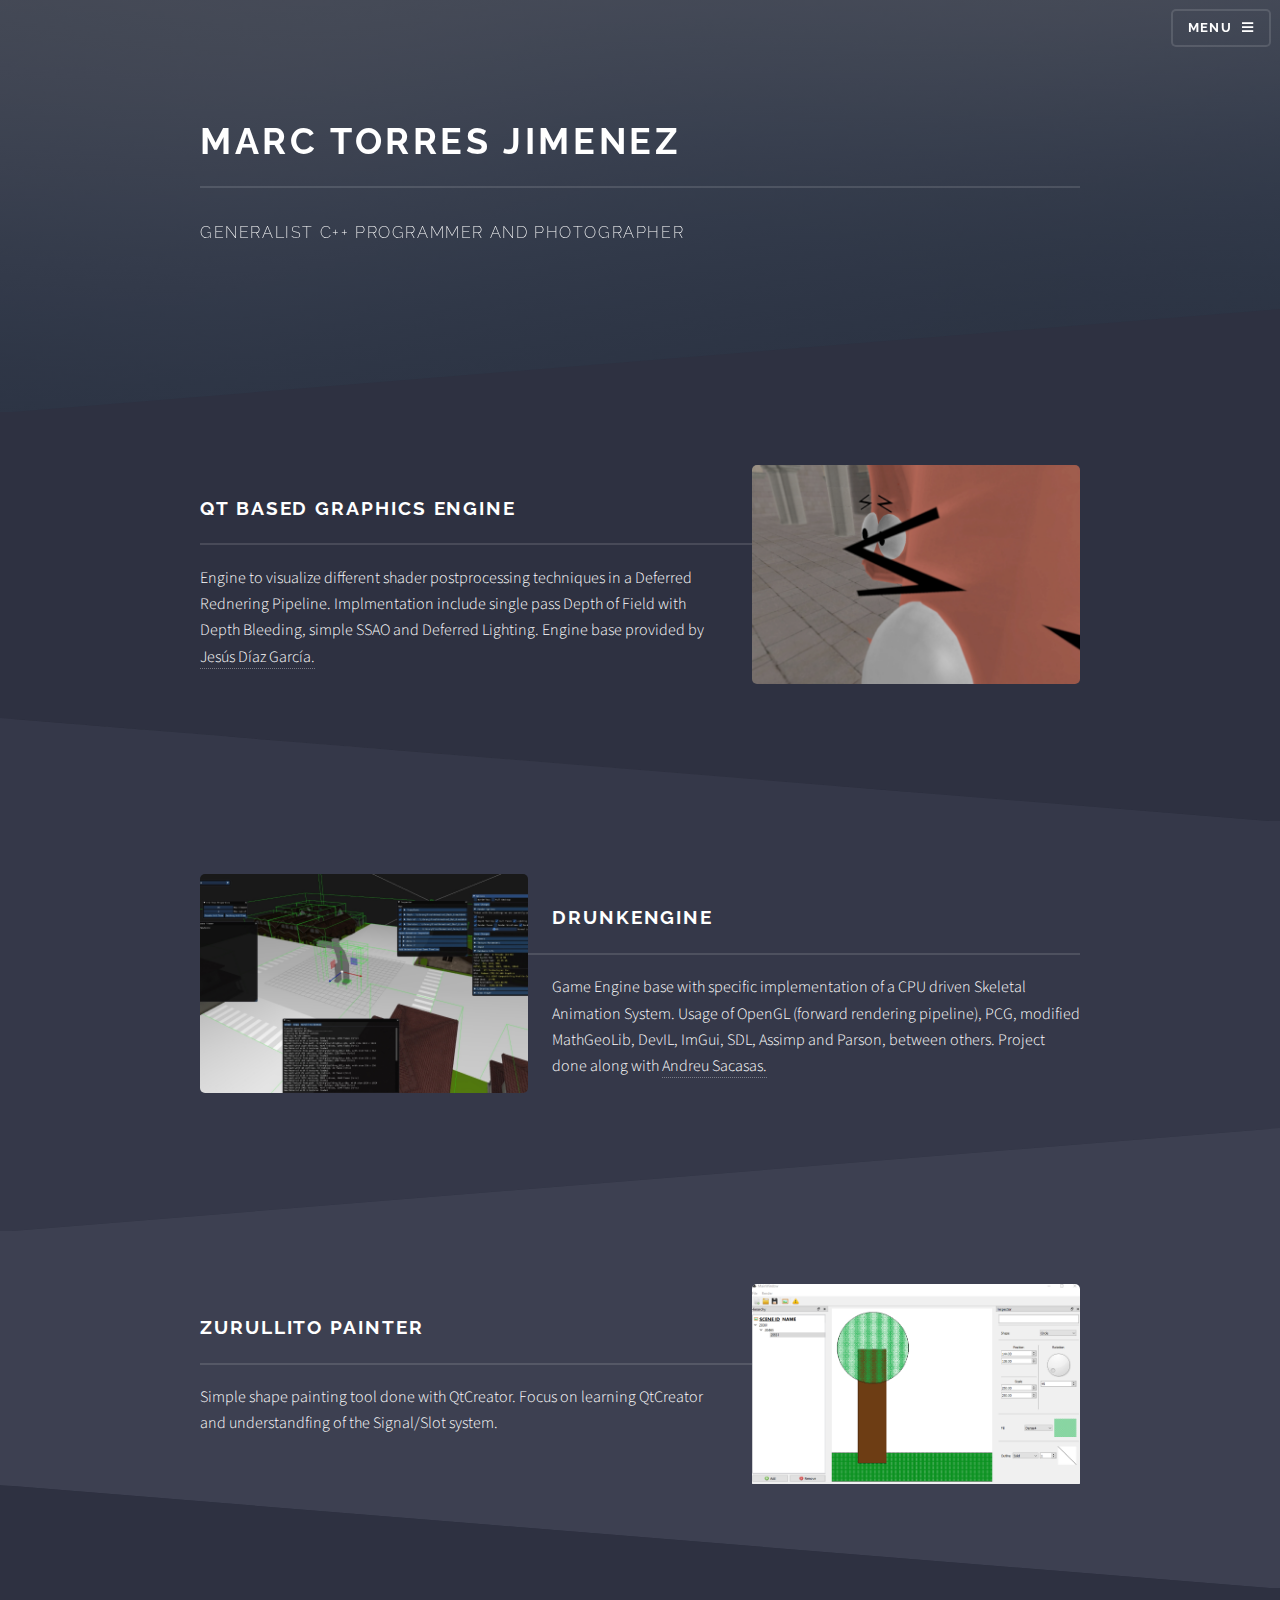
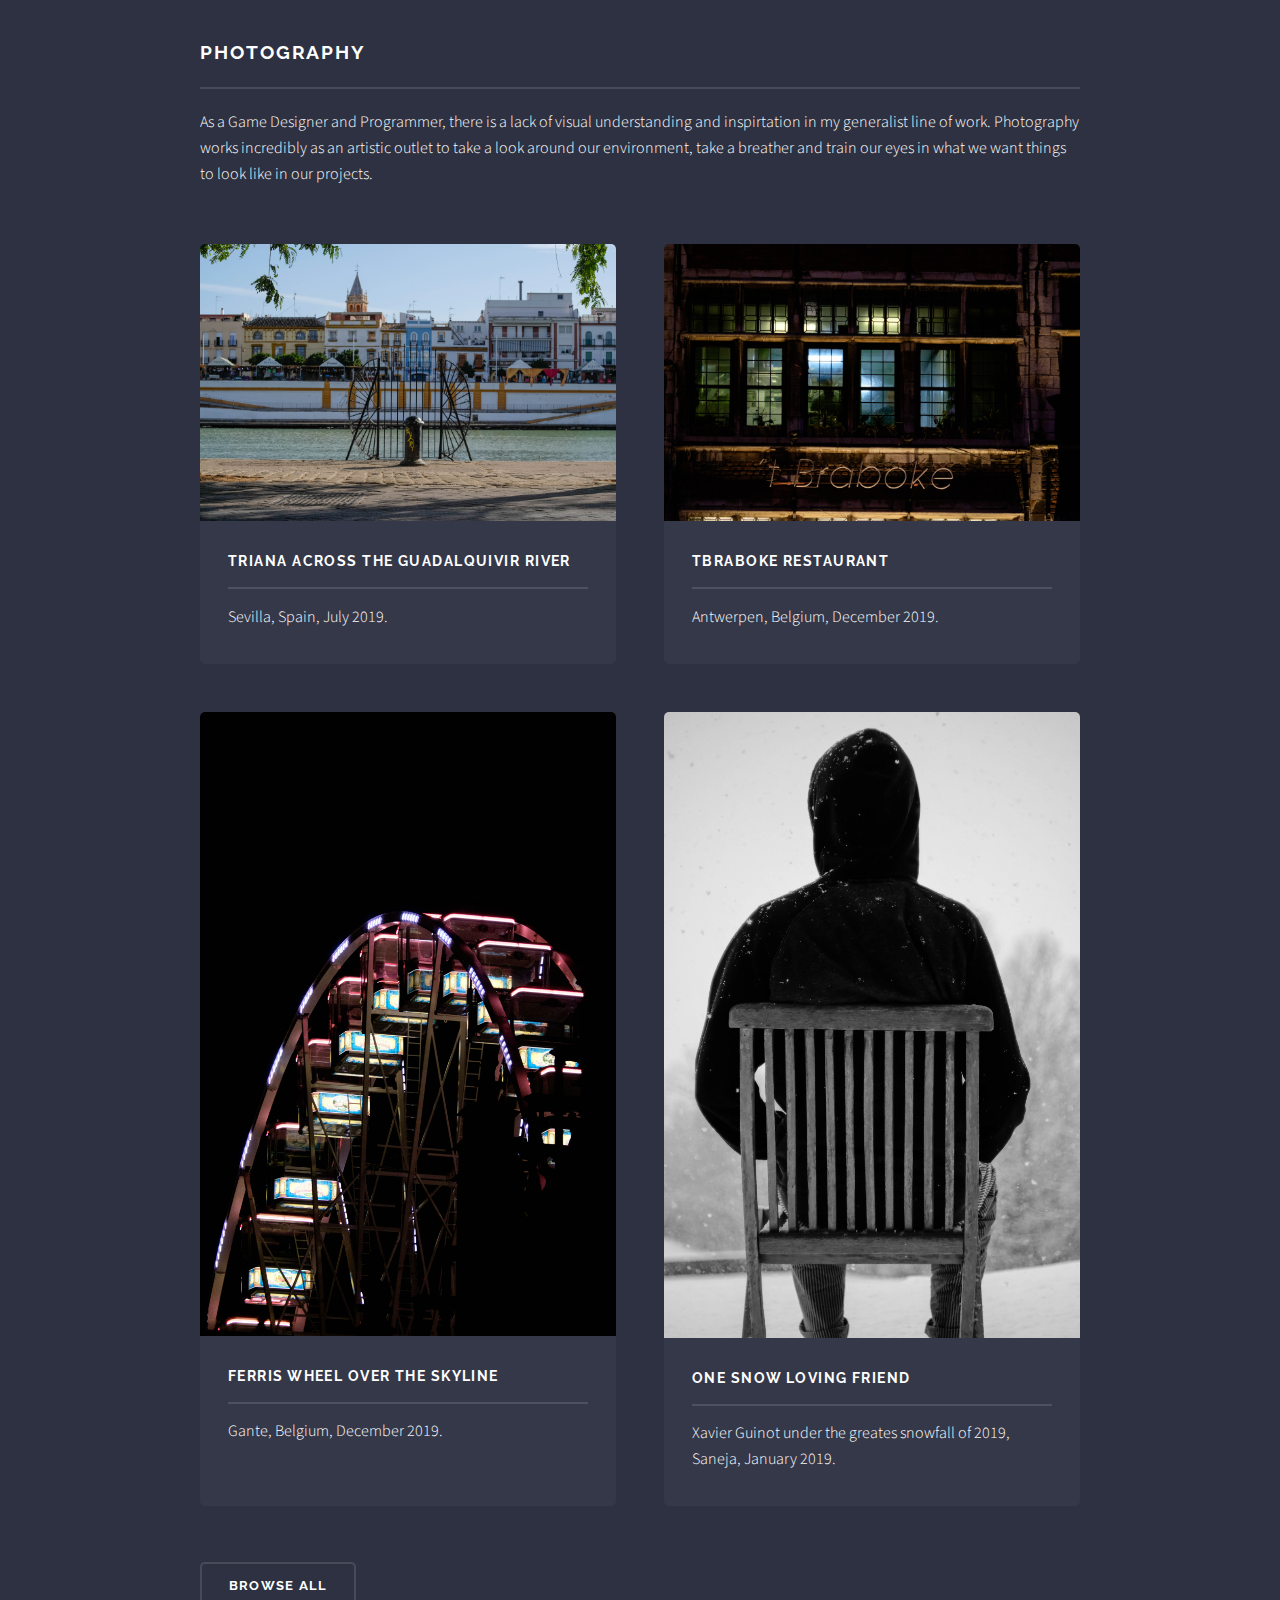
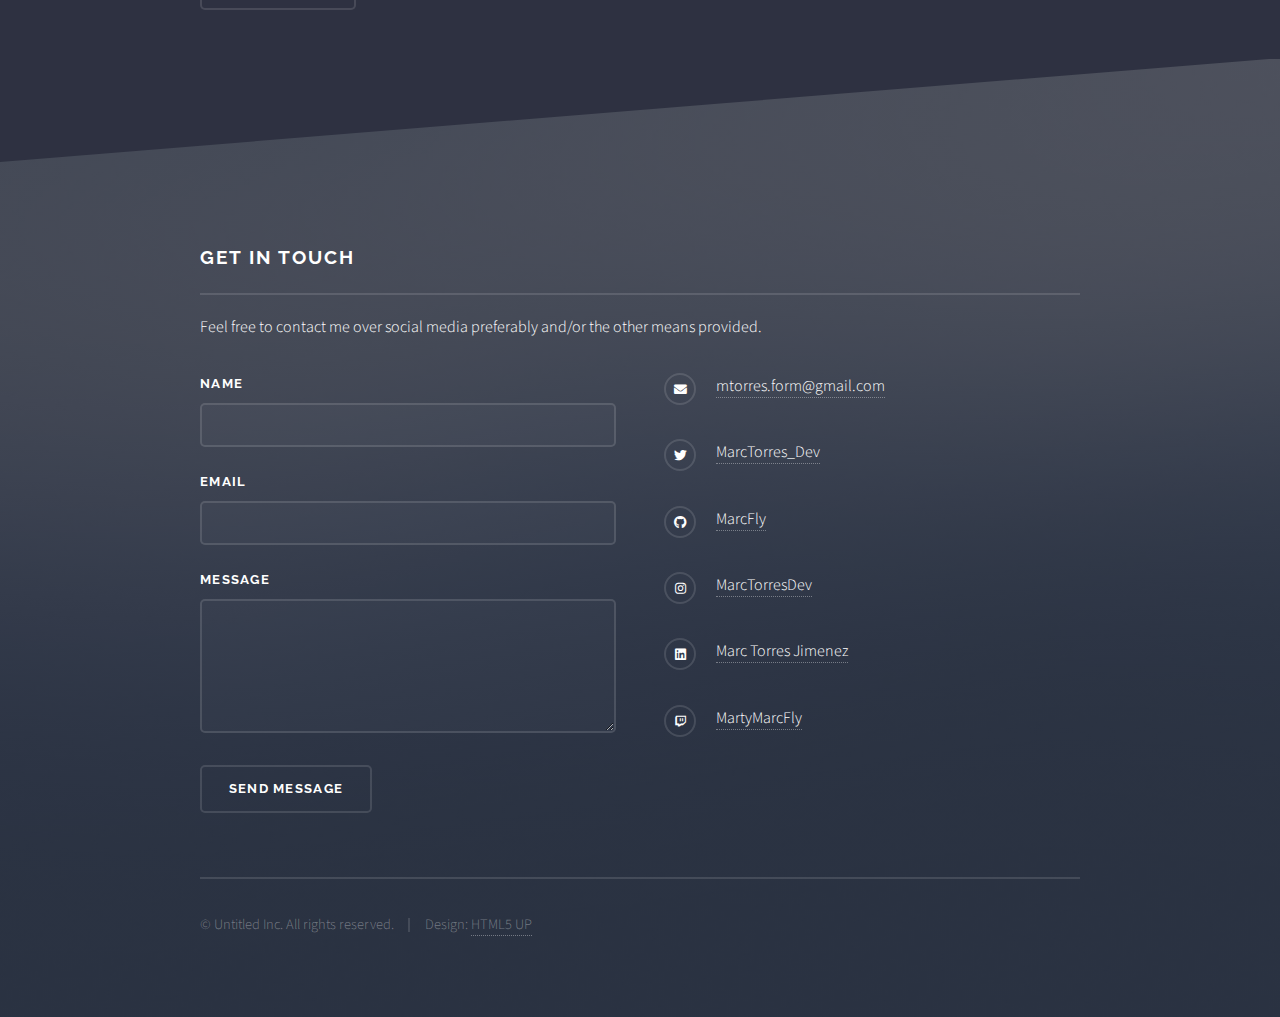
==== commit a3779056: "Delete some images and change title" ====
--- a/index.html
+++ b/index.html
@@ -6,7 +6,7 @@
 -->
 <html>
 	<head>
-		<title>Solid State by HTML5 UP</title>
+		<title>Marc Torres Portfolio</title>
 		<script src="assets/js/custom.js"></script>
 		<meta charset="utf-8" />
 		<meta name="viewport" content="width=device-width, initial-scale=1, user-scalable=no" />
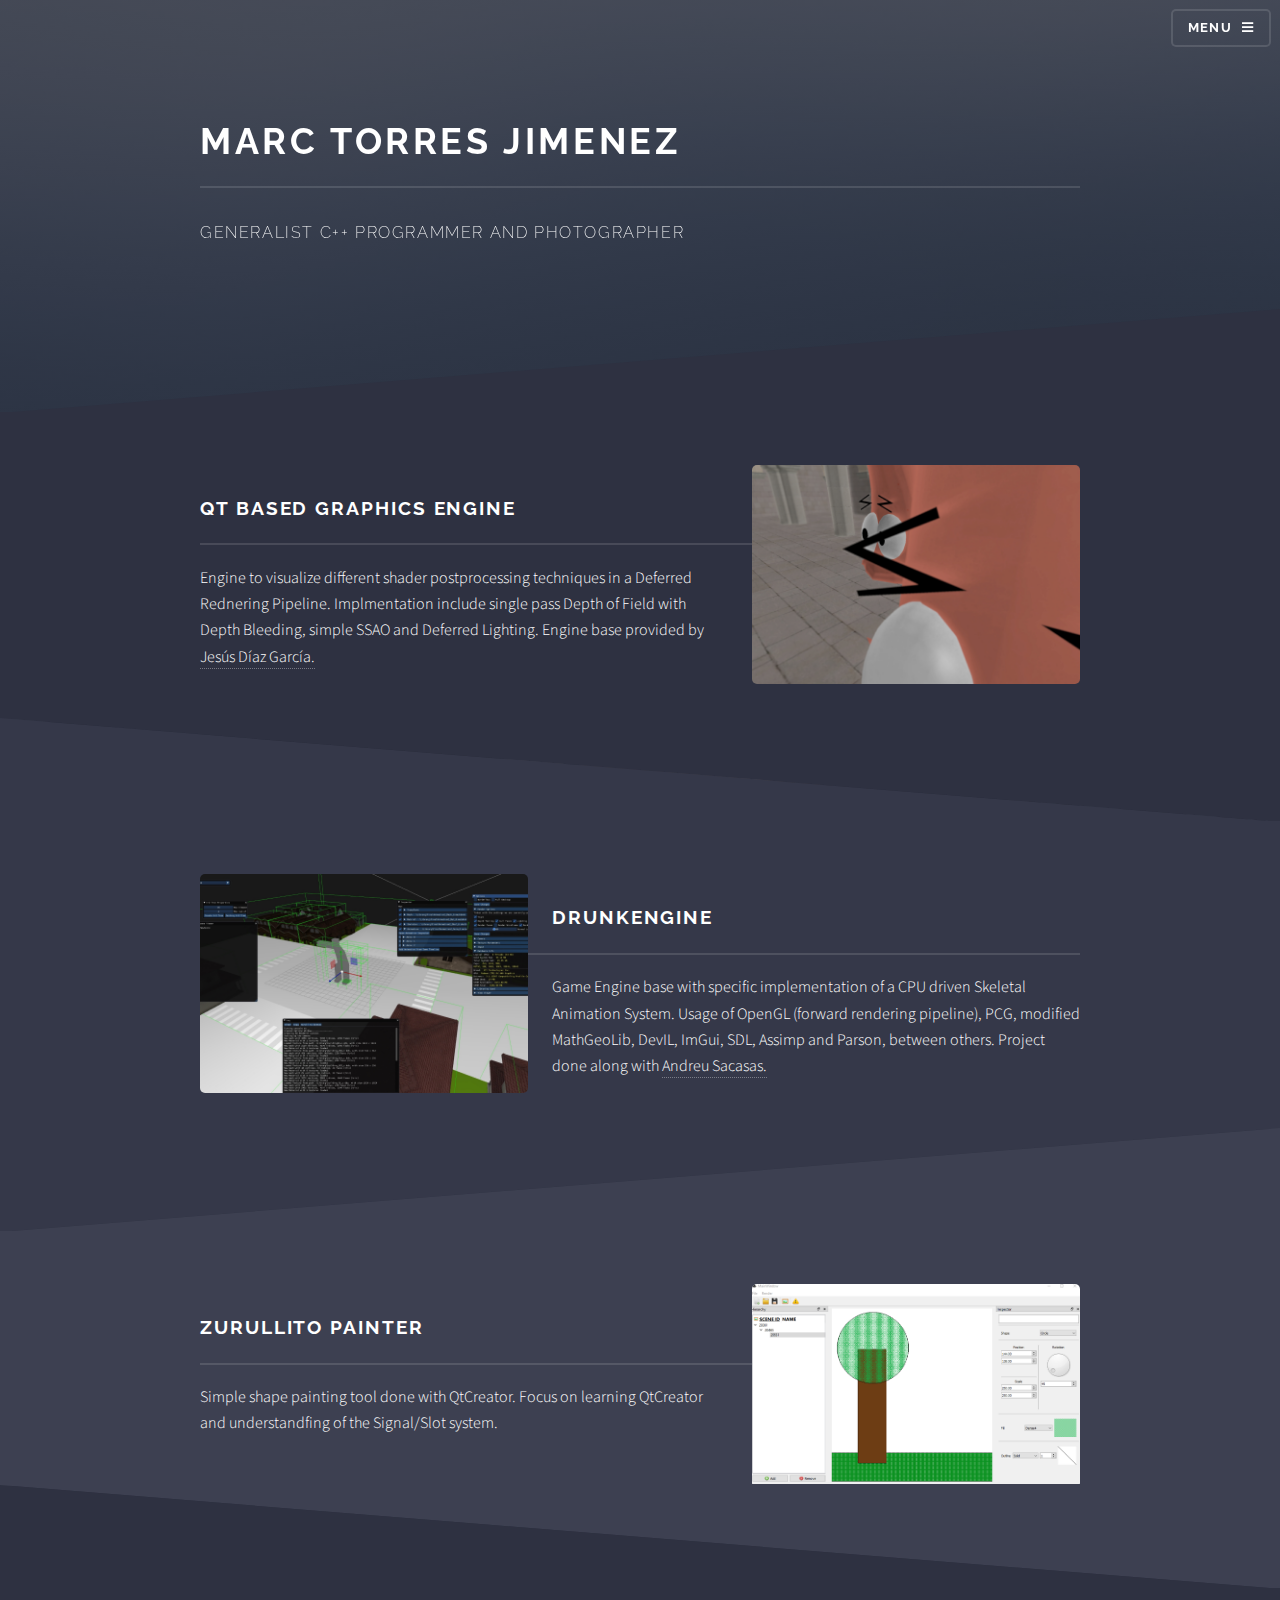
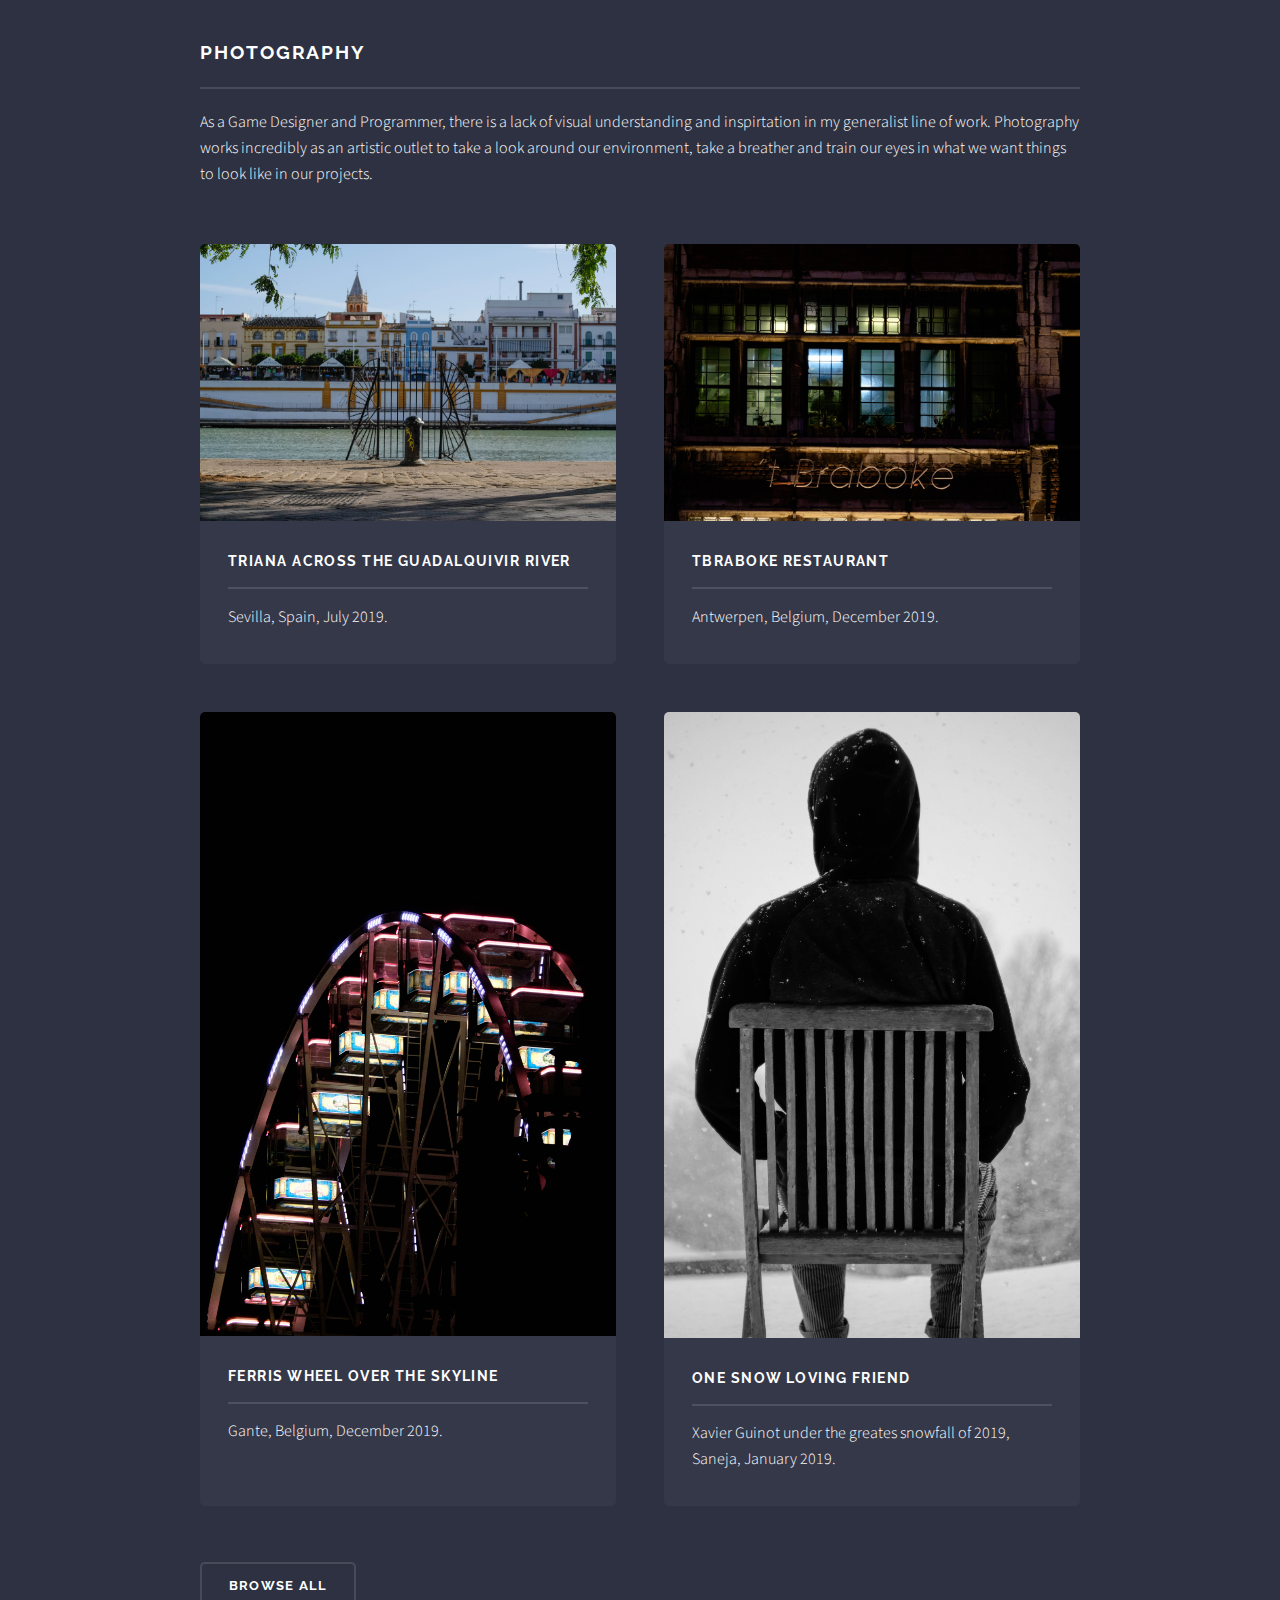
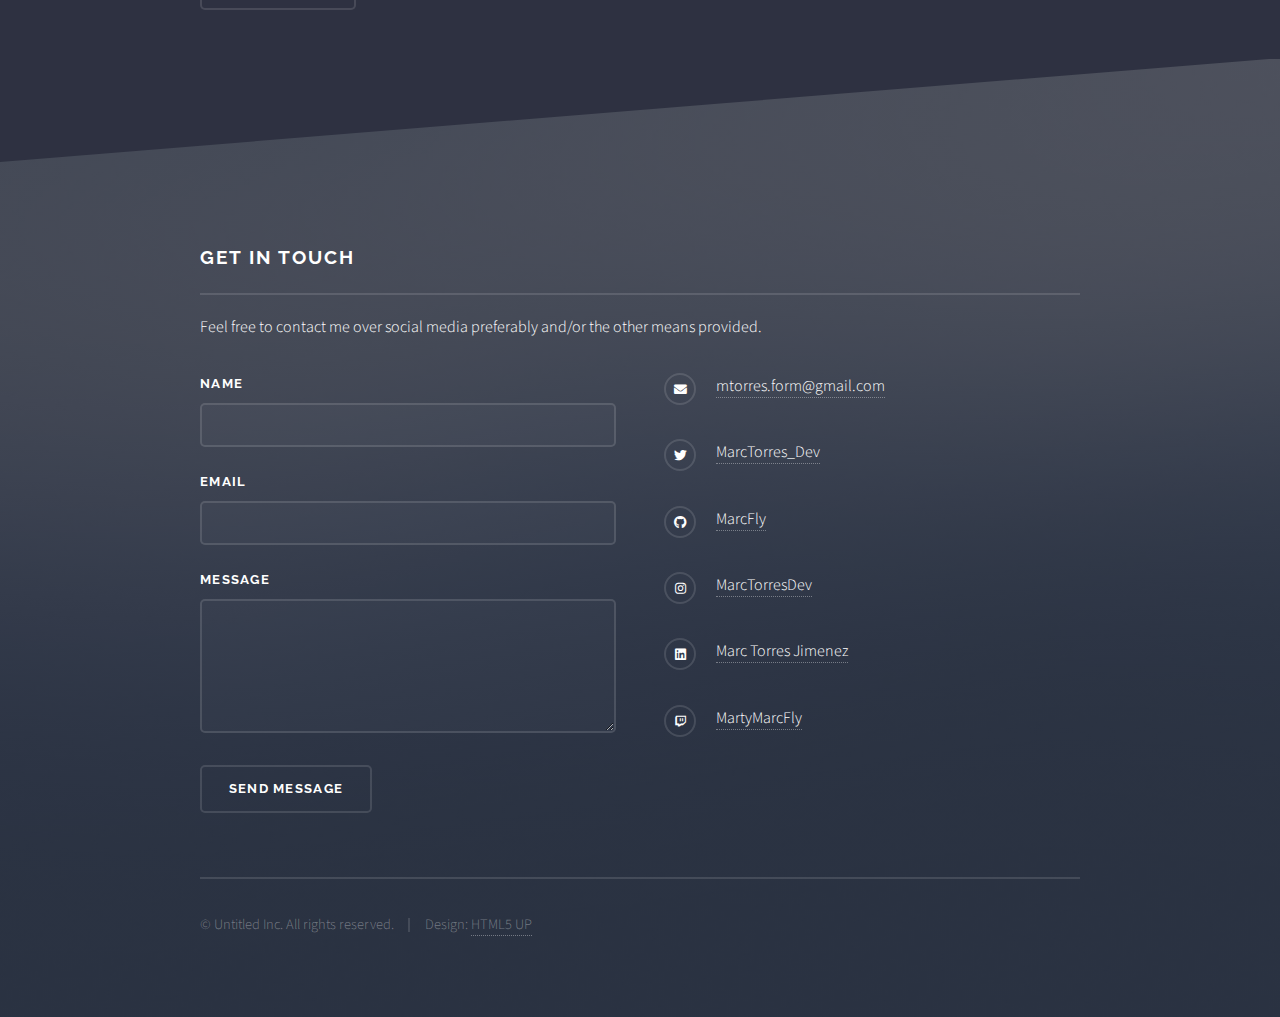
==== commit 8271c08f: "Forgot to add mail sending from web" ====
--- a/index.html
+++ b/index.html
@@ -134,7 +134,7 @@
 						<div class="inner">
 							<h2 class="major">Get in touch</h2>
 							<p>Feel free to contact me over social media preferably and/or the other means provided.</p>
-							<form method="post" action="#">
+							<form method="post" action="mailto:mtorres.form@gmail.com" enctype="text/plain">
 								<div class="fields">
 									<div class="field">
 										<label for="name">Name</label>
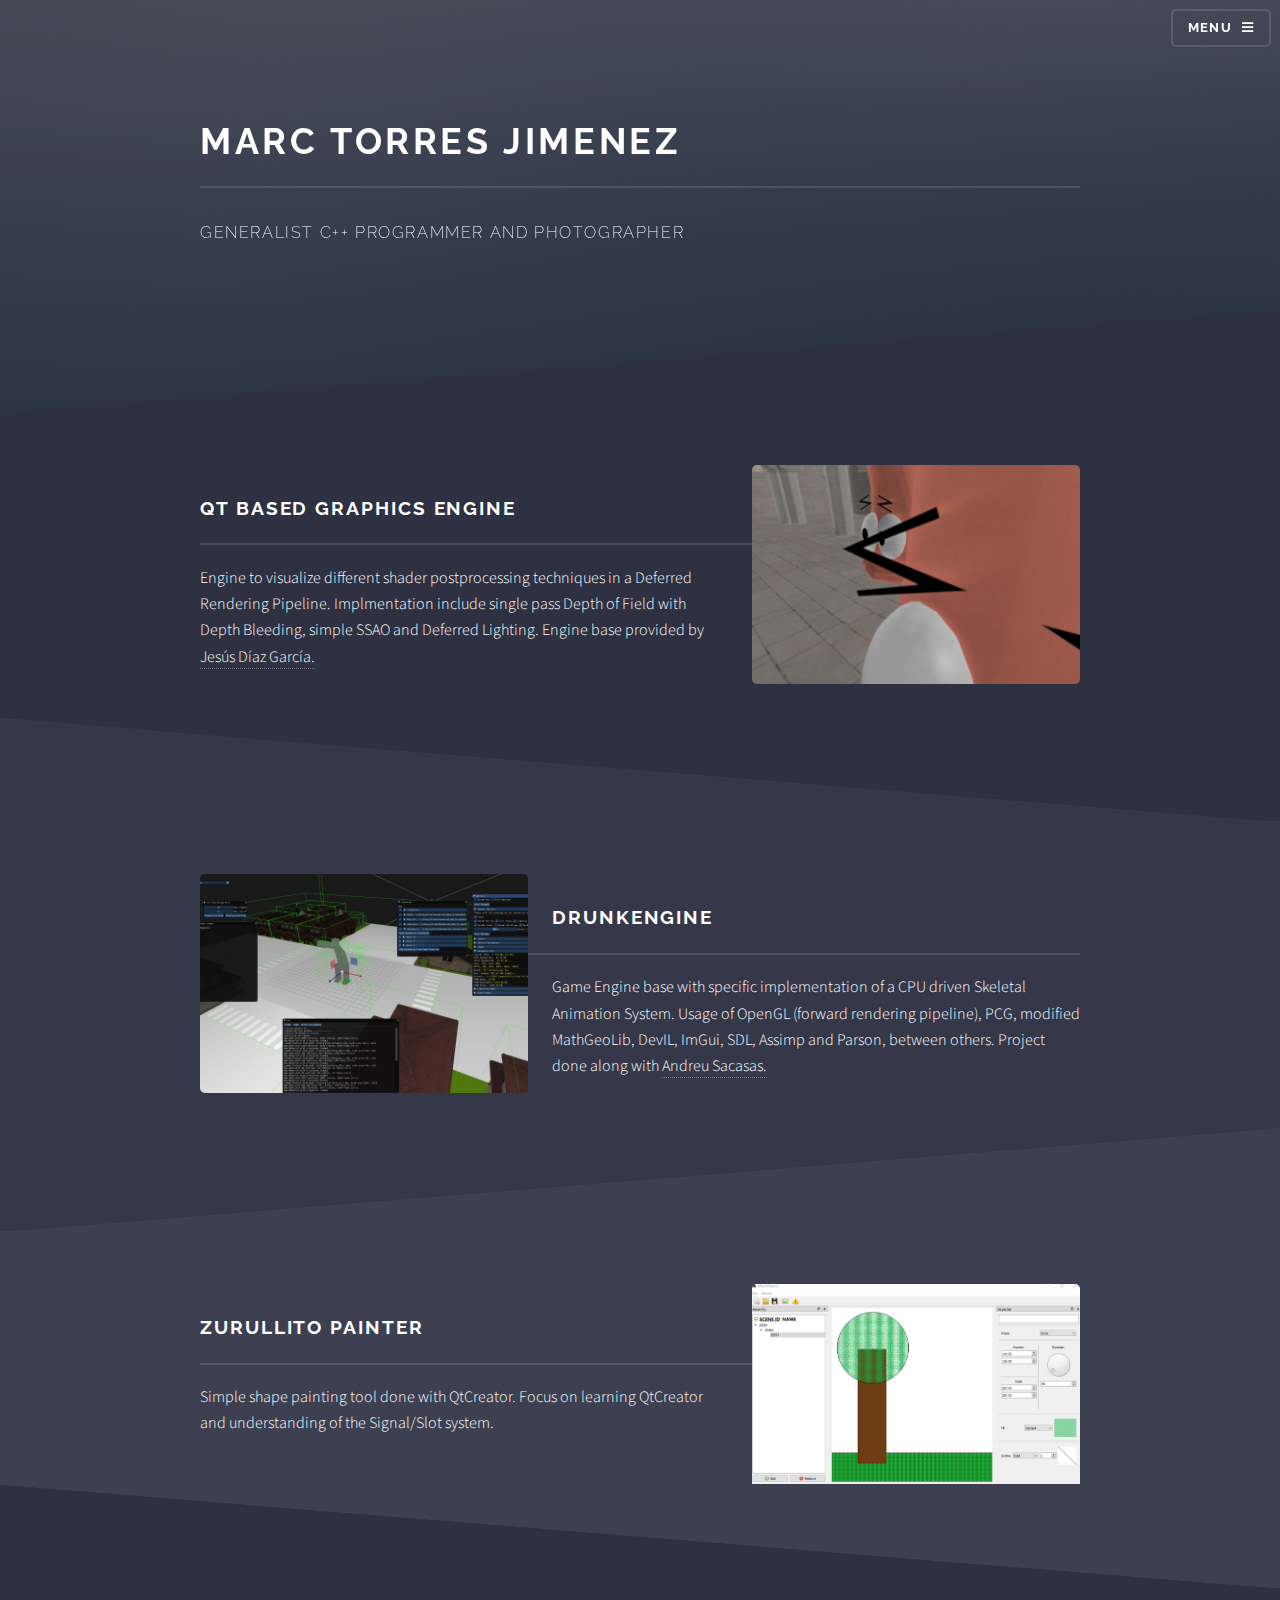
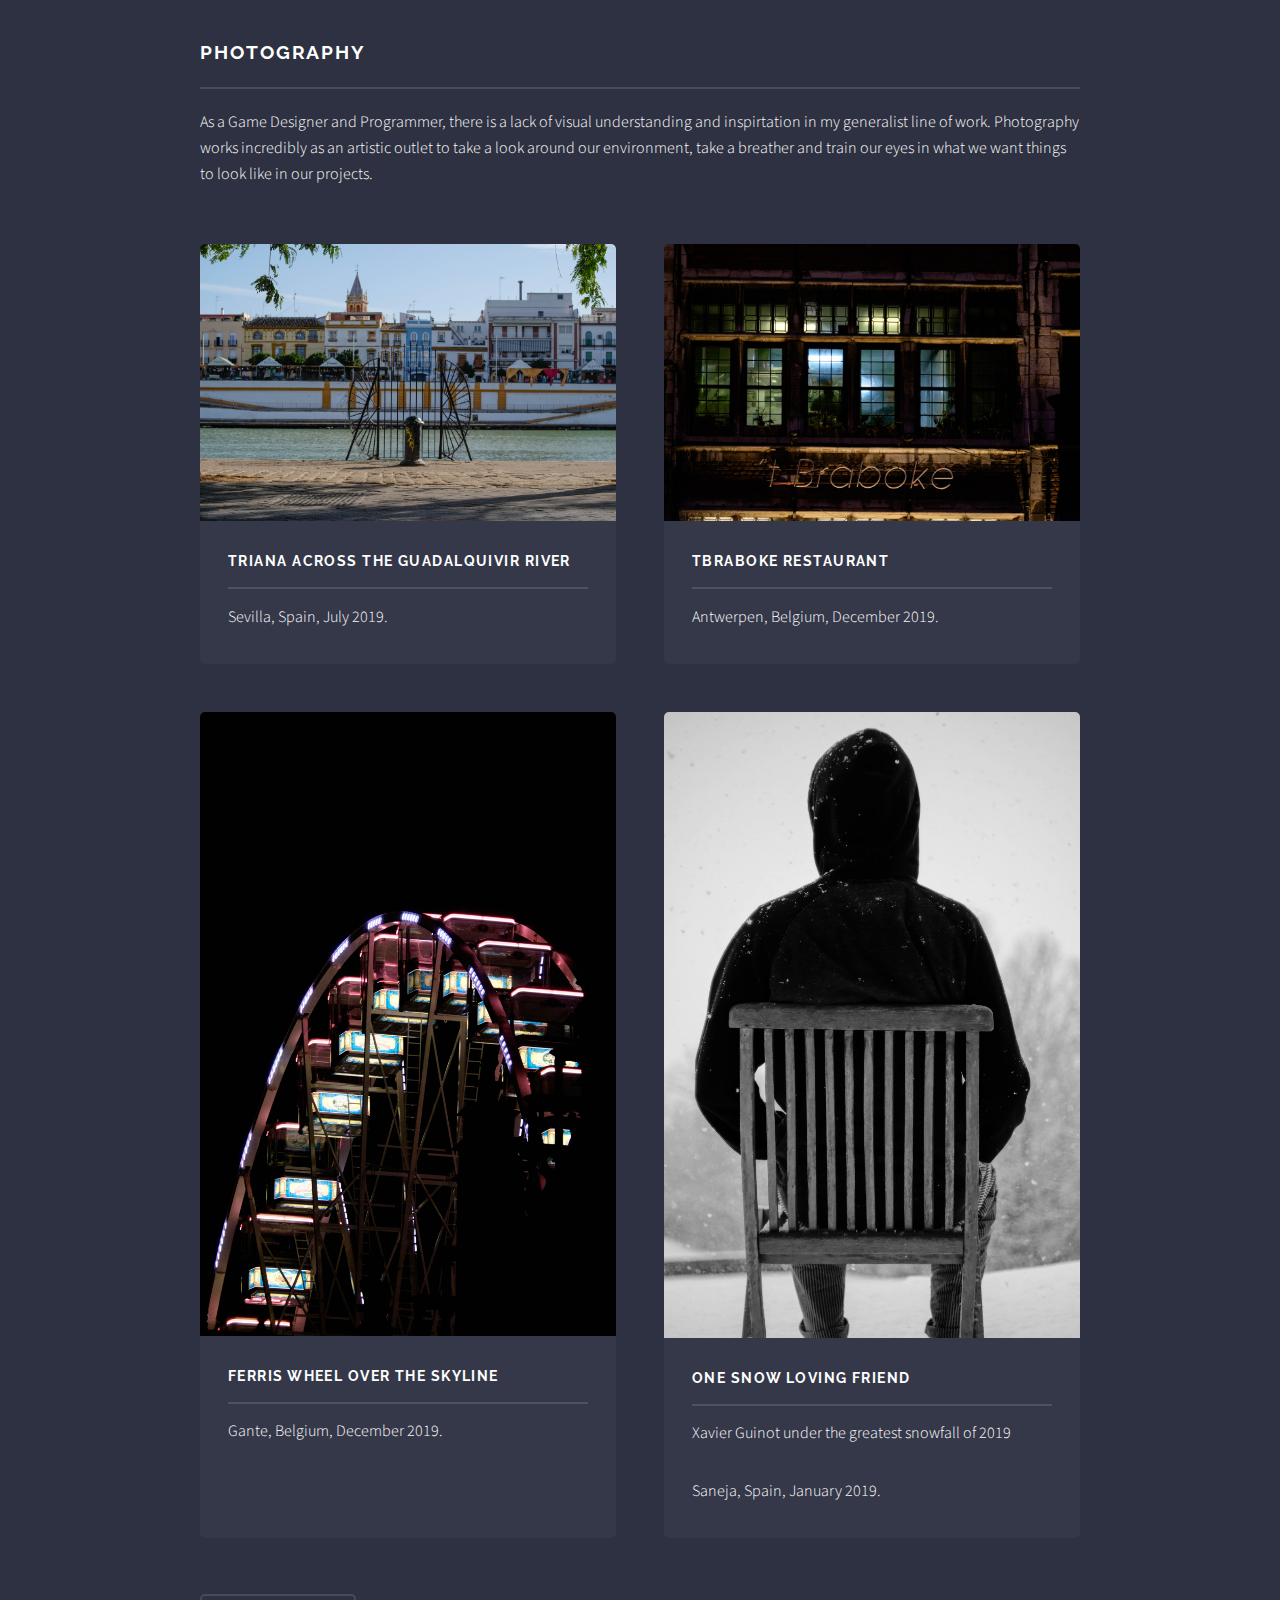
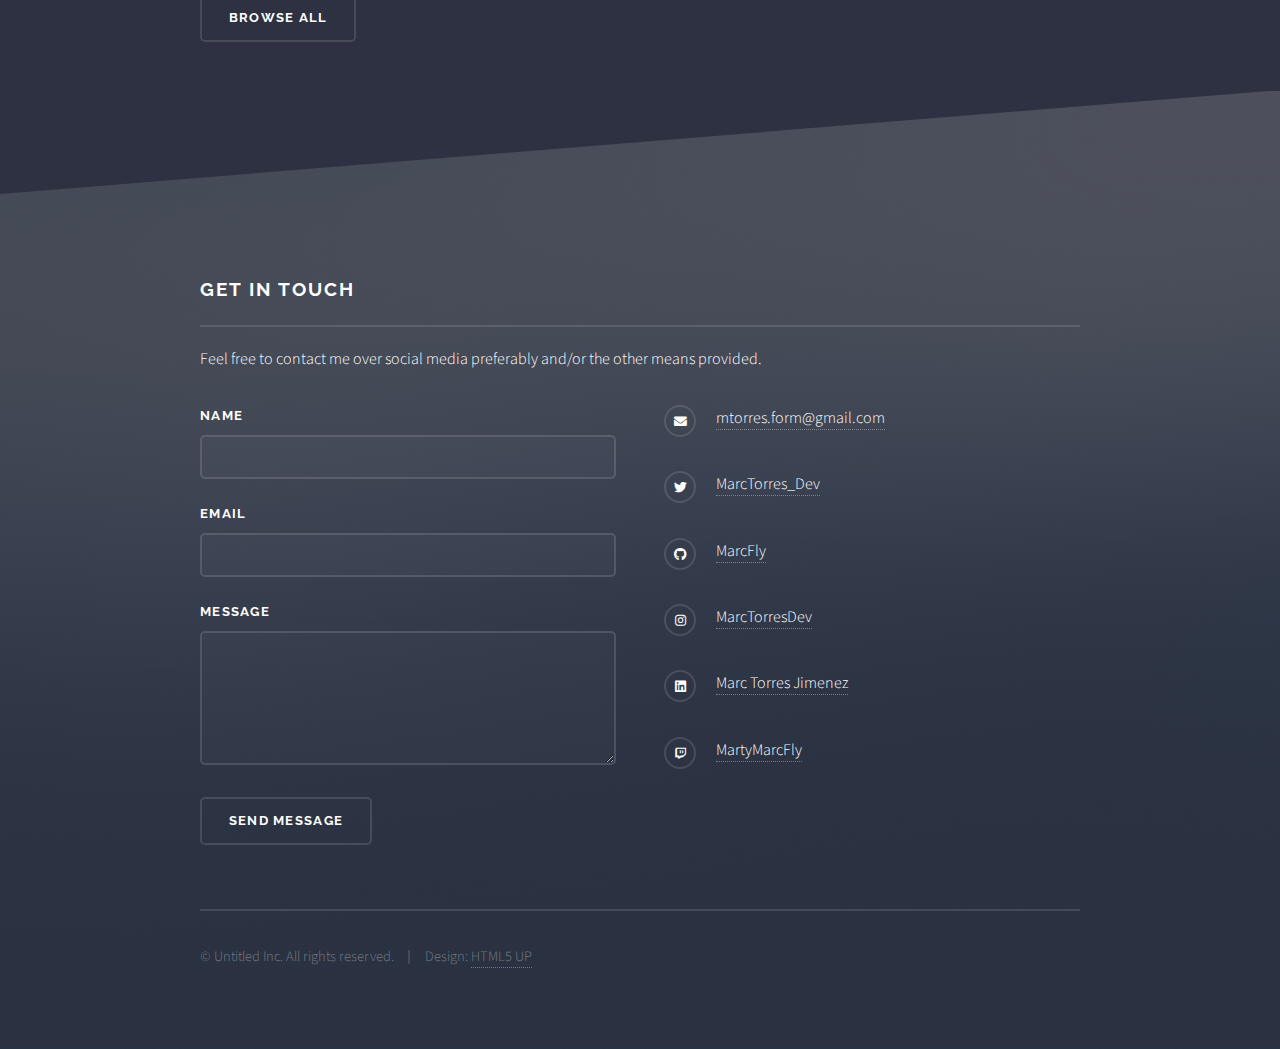
==== commit e0af3e8d: "Update landing page" ====
--- a/index.html
+++ b/index.html
@@ -60,7 +60,7 @@
 									<p><a class="image right" href="https://github.com/MarcFly/AGP-ShaderLearning/releases/tag/0.5"><img src="images/AGP.png" alt="" /></a>
 									<div class="content">
 										<h2 class="major">Qt Based Graphics Engine</h2>
-										Engine to visualize different shader postprocessing techniques in a Deferred Rednering Pipeline. Implmentation include single pass Depth of Field with Depth Bleeding, simple SSAO and Deferred Lighting.
+										Engine to visualize different shader postprocessing techniques in a Deferred Rendering Pipeline. Implmentation include single pass Depth of Field with Depth Bleeding, simple SSAO and Deferred Lighting.
 										Engine base provided by <a href="https://www.linkedin.com/in/jesusdz/">Jesús Díaz García.
 								</p>
 									</div>
@@ -88,7 +88,7 @@
 									<a href="https://github.com/MarcFly/AdvancedGraphicsProgramming/releases/tag/v0.1" class="image right"><img src="images/zurullito.png" alt="" /></a>
 									<div class="content">
 										<h2 class="major">Zurullito Painter</h2>
-										Simple shape painting tool done with QtCreator. Focus on learning QtCreator and understandfing of the Signal/Slot system.
+										Simple shape painting tool done with QtCreator. Focus on learning QtCreator and understanding of the Signal/Slot system.
 									</div>
 									</p>
 								</div>
@@ -118,7 +118,8 @@
 										<article>
 											<a href="https://www.instagram.com/p/B7IPyEqI4GX/" class="image"><img src="images/xavi.jpg" alt="" /></a>
 											<h3 class="major">One snow loving friend</h3>
-											<p>Xavier Guinot under the greates snowfall of 2019, Saneja, January 2019.</p>
+											<p>Xavier Guinot under the greatest snowfall of 2019</p>
+											<p>Saneja, Spain, January 2019.</p>
 										</article>
 									</section>
 									<ul class="actions">
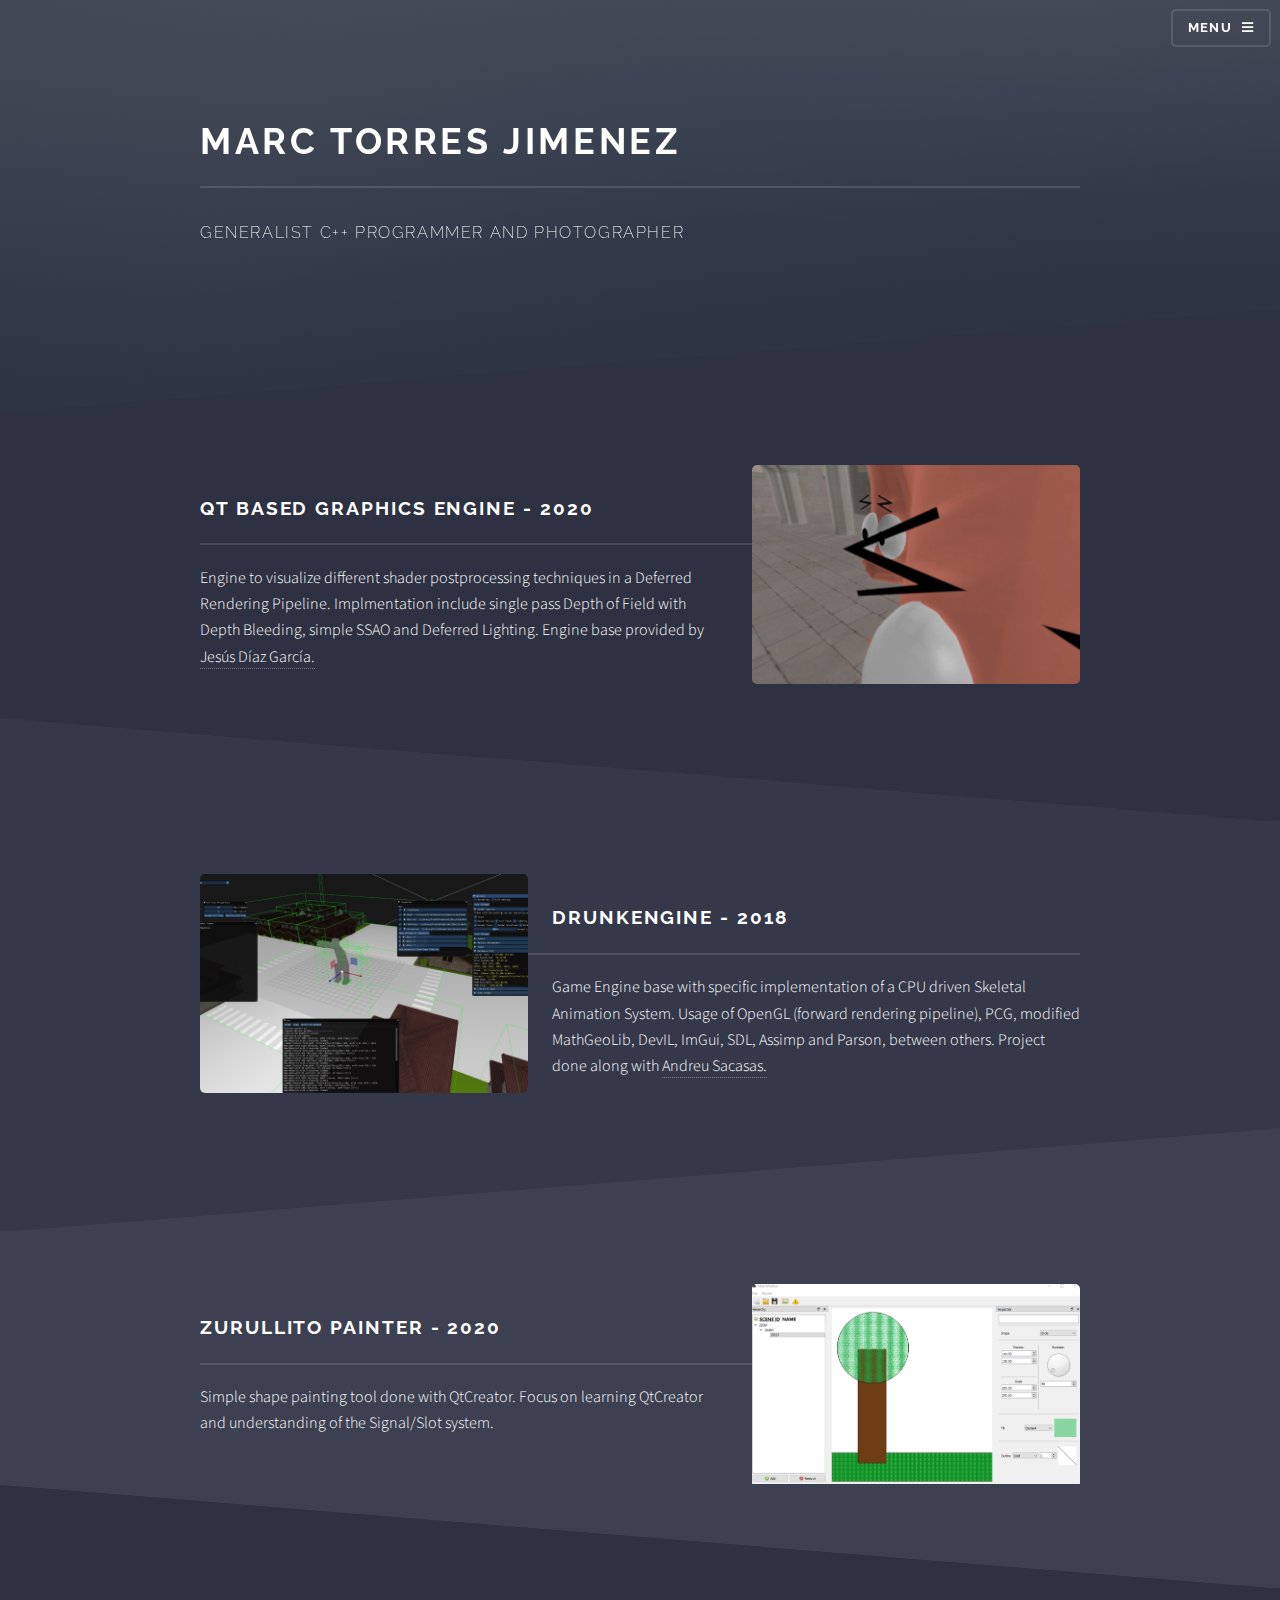
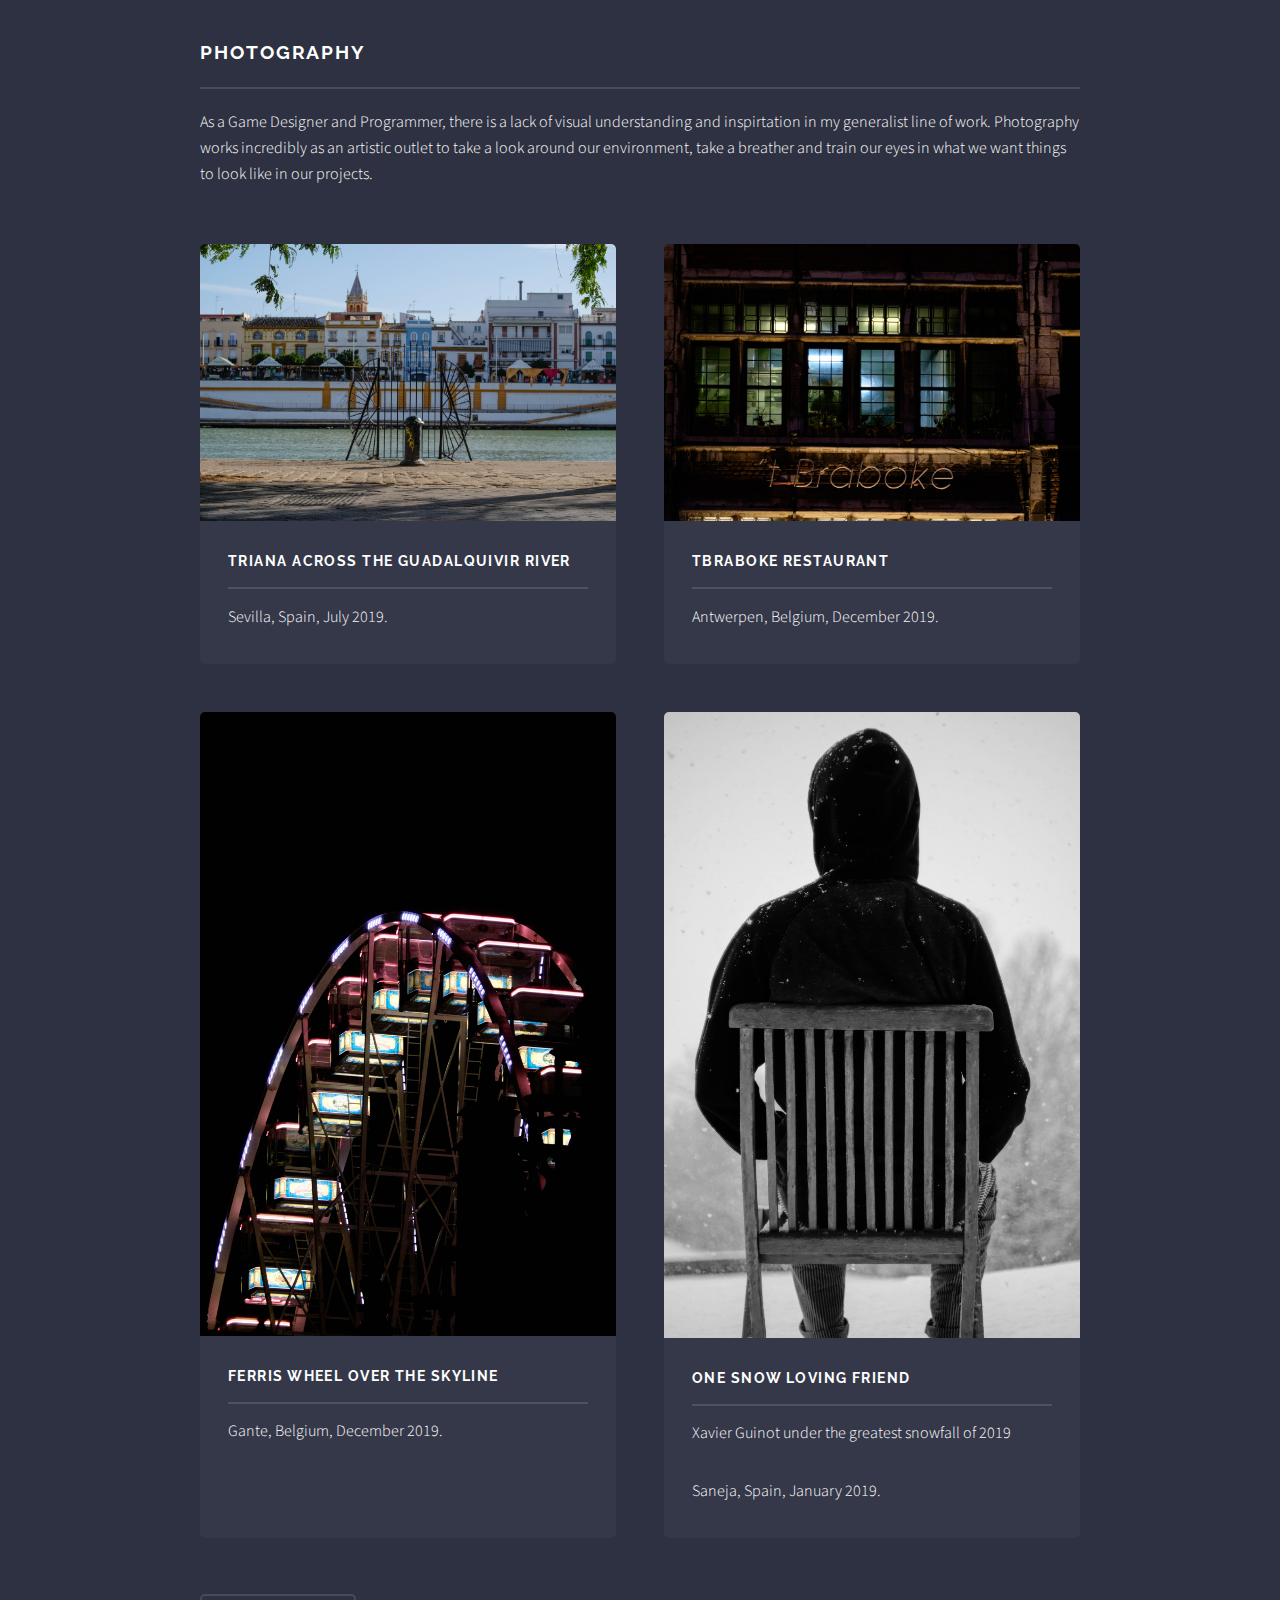
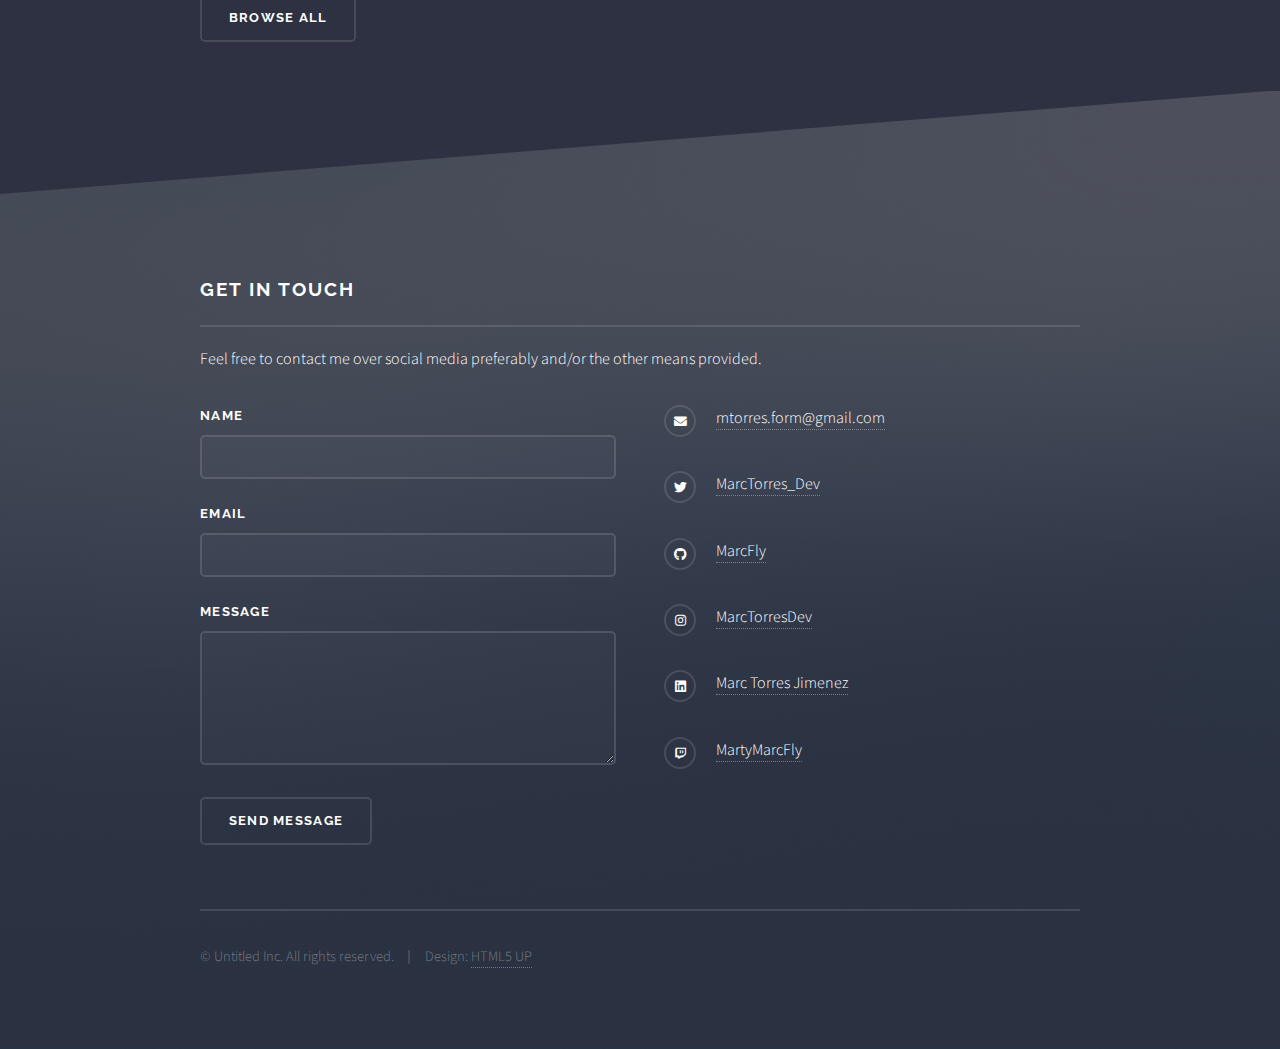
==== commit 1bd17096: "Prepared other Pages" ====
--- a/index.html
+++ b/index.html
@@ -34,9 +34,9 @@
 							<h2>Menu</h2>
 							<ul class="links">
 								<li><a href="index.html">Home</a></li>
-								<!-- Commented until Those pages are Finished
-								<li><a href="generic.html">Programming</a></li>
-								<li><a href="elements.html">Photography</a></li>
+                                <li><a href="bloglist.html">BLOG</a></li>
+								<li><a href="projects.html">Development</a></li>
+								<li><a href="photography.html">Photography</a></li>
 								-->
 							</ul>
 							<a href="#" class="close">Close</a>
@@ -59,7 +59,7 @@
 								<div class="inner">
 									<p><a class="image right" href="https://github.com/MarcFly/AGP-ShaderLearning/releases/tag/0.5"><img src="images/AGP.png" alt="" /></a>
 									<div class="content">
-										<h2 class="major">Qt Based Graphics Engine</h2>
+										<h2 class="major">Qt Based Graphics Engine - 2020</h2>
 										Engine to visualize different shader postprocessing techniques in a Deferred Rendering Pipeline. Implmentation include single pass Depth of Field with Depth Bleeding, simple SSAO and Deferred Lighting.
 										Engine base provided by <a href="https://www.linkedin.com/in/jesusdz/">Jesús Díaz García.
 								</p>
@@ -71,9 +71,9 @@
 							<section id="two" class="wrapper alt style2">
 								<div class="inner">
 									<p>
-									<a class="image left" href="https://github.com/MarcFly/AdvancedGraphicsProgramming/releases/tag/v0.1"><img src="images/DrunkEngine.jpg" alt="" /></a>
+									<a class="image left" href="https://marcfly.github.io/DrunkEngine/"><img src="images/DrunkEngine.jpg" alt="" /></a>
 									<div class="content">
-										<h2 class="major">DrunkEngine</h2>
+										<h2 class="major">DrunkEngine - 2018</h2>
 										Game Engine base with specific implementation of a CPU driven Skeletal Animation System. Usage of OpenGL (forward rendering pipeline), PCG, modified MathGeoLib, DevIL, ImGui, SDL, Assimp and Parson, between others. 
 										Project done along with <a href="https://www.linkedin.com/in/andreu-sacasas/">Andreu Sacasas.
 									</div>
@@ -87,7 +87,7 @@
 									<p>
 									<a href="https://github.com/MarcFly/AdvancedGraphicsProgramming/releases/tag/v0.1" class="image right"><img src="images/zurullito.png" alt="" /></a>
 									<div class="content">
-										<h2 class="major">Zurullito Painter</h2>
+										<h2 class="major">Zurullito Painter - 2020</h2>
 										Simple shape painting tool done with QtCreator. Focus on learning QtCreator and understanding of the Signal/Slot system.
 									</div>
 									</p>
--- a/assets/css/main.css
+++ b/assets/css/main.css
@@ -100,7 +100,7 @@
 
 	body {
 		background-color: #2e3141;
-		background-image: linear-gradient(to top, rgba(46, 49, 65, 0.8), rgba(46, 49, 65, 0.8)), url("../../rndImages/1.jpg");
+		background-image: linear-gradient(to top, rgba(46, 49, 65, 0.8), rgba(46, 49, 65, 0.8)), url("../../images/bg.jpg");
 		background-size: auto,
  cover;
 		background-attachment: fixed,
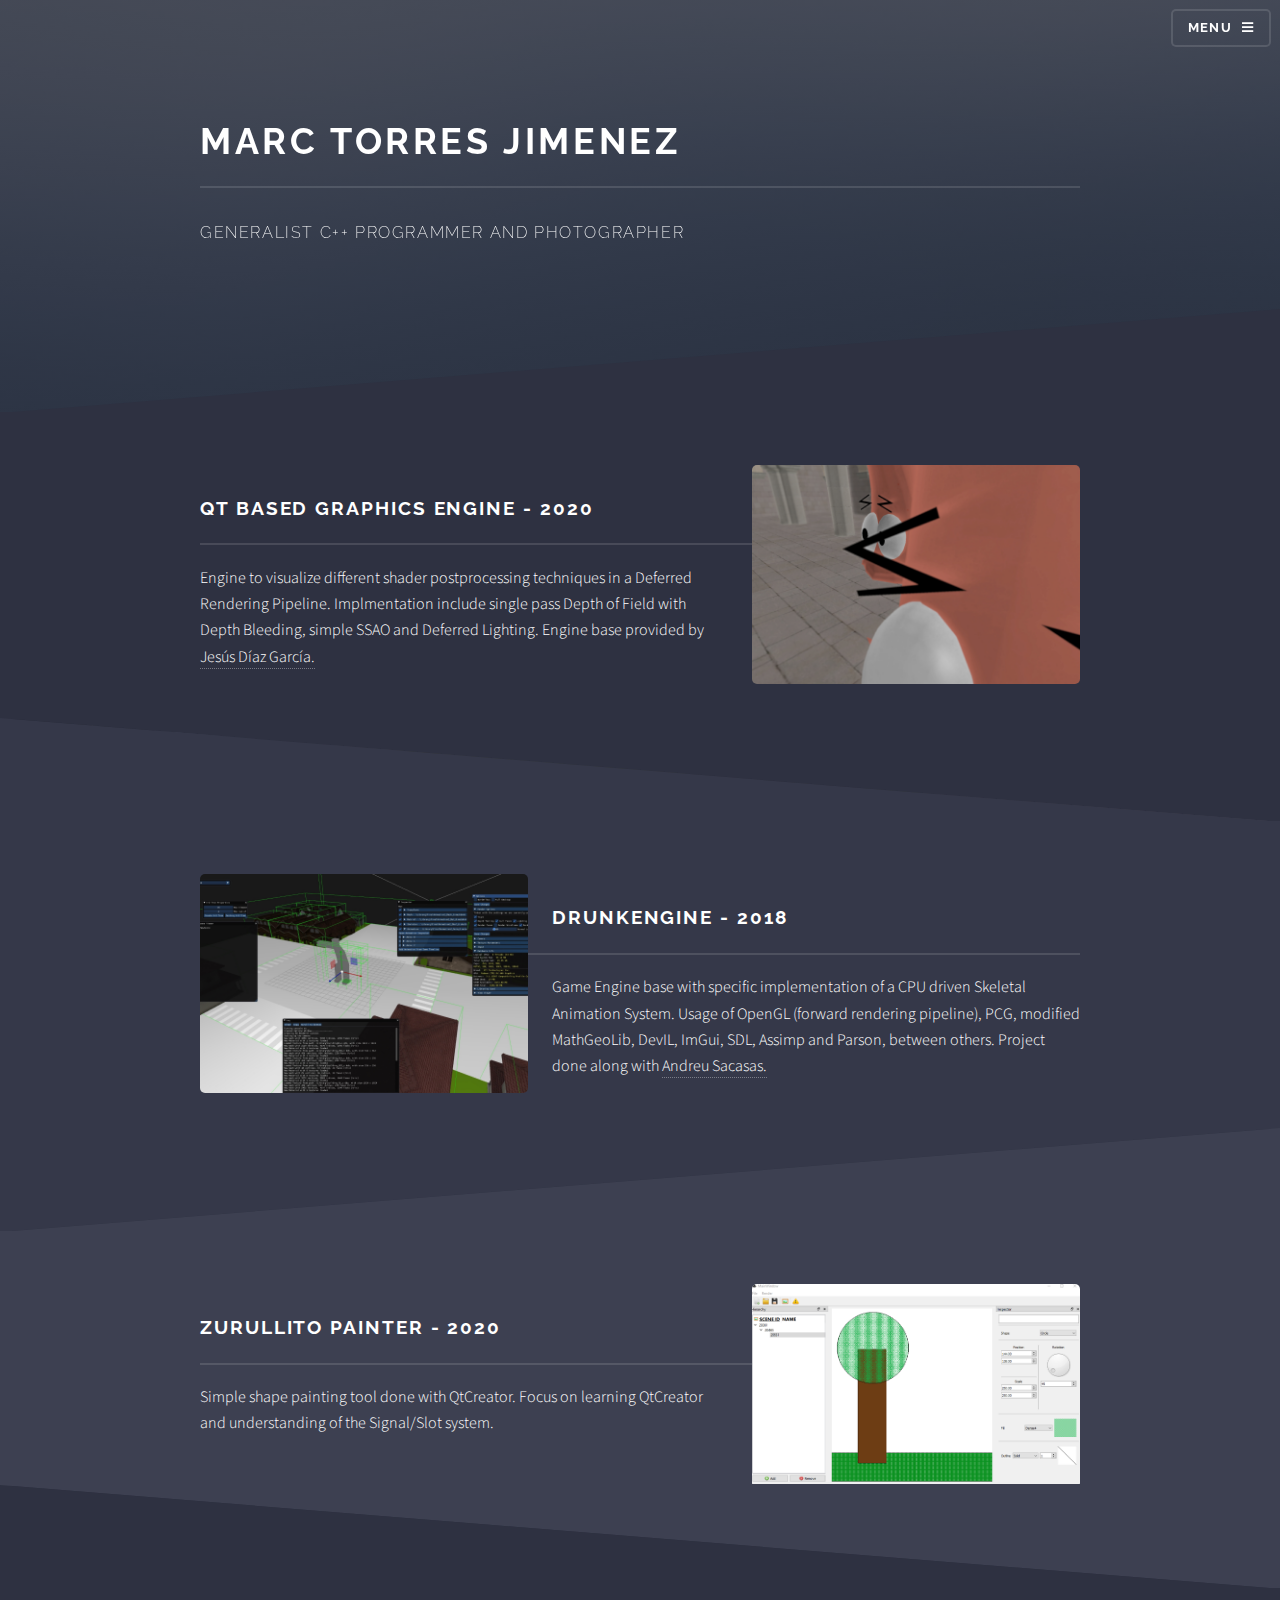
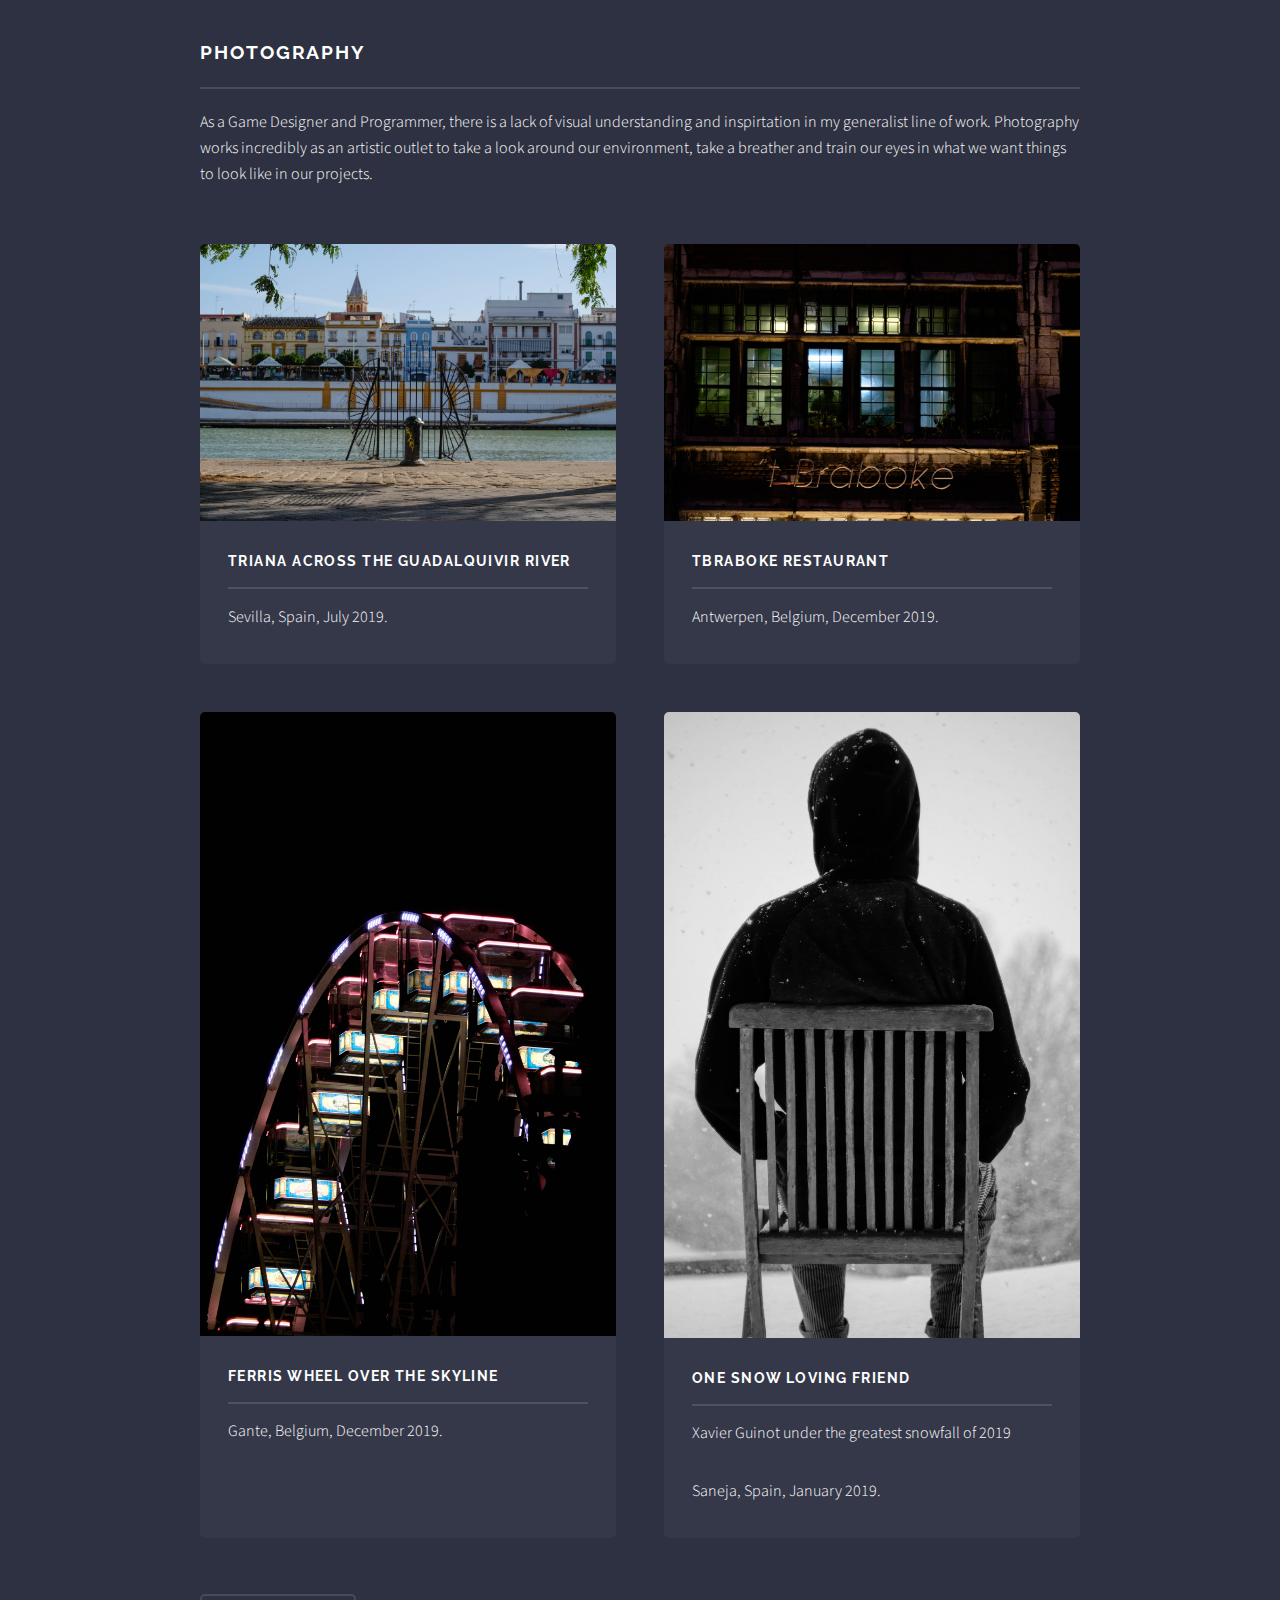
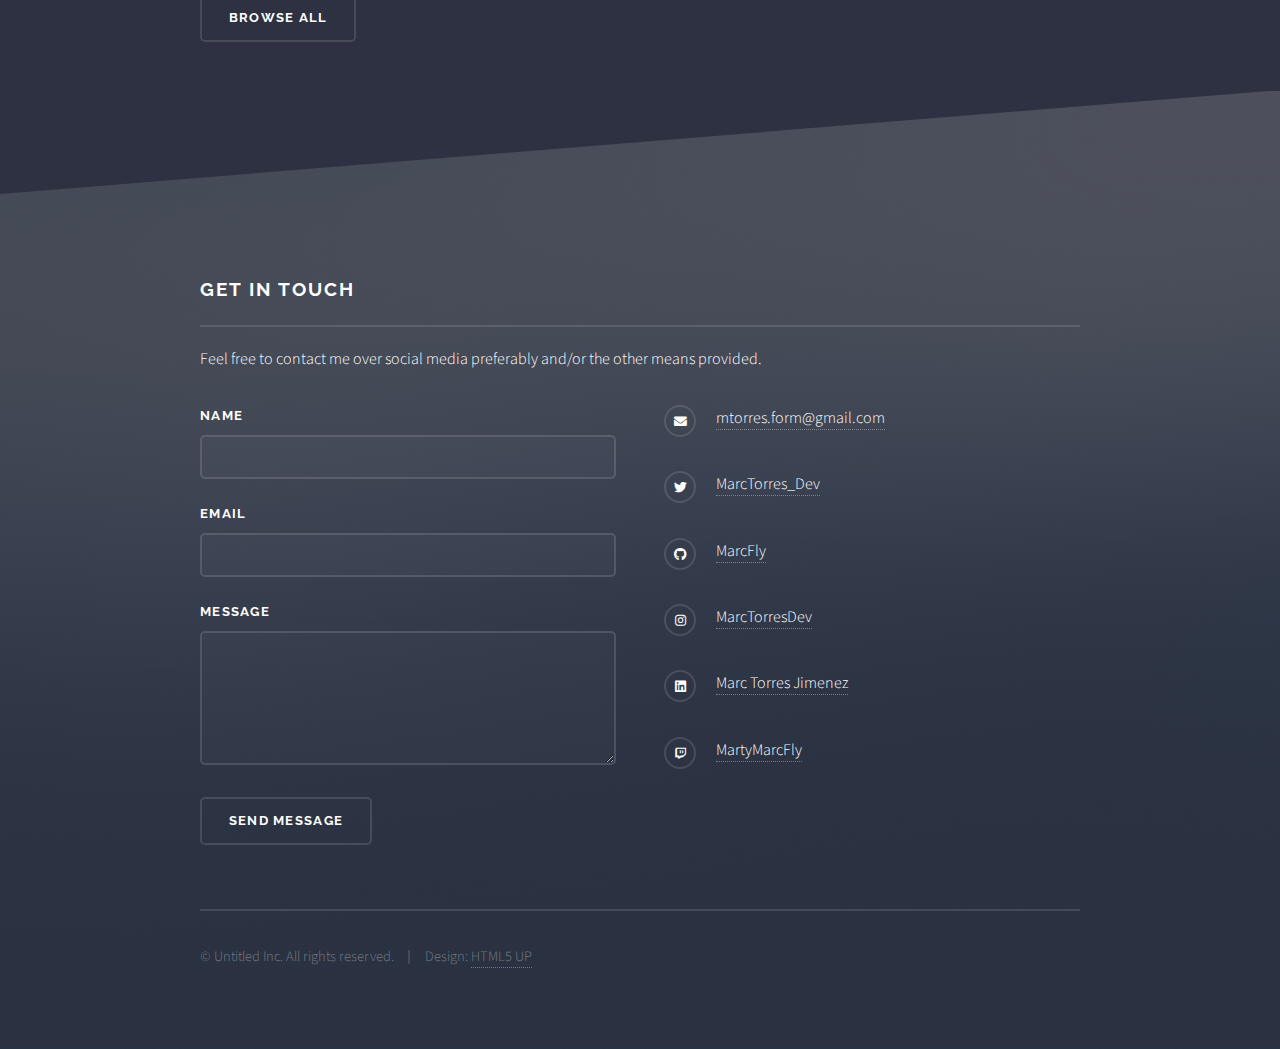
==== commit 75a8ebd7: "Background Random Pic with proper sizing" ====
--- a/index.html
+++ b/index.html
@@ -13,6 +13,8 @@
 		<link rel="stylesheet" href="assets/css/main.css" />
 		
 		<noscript><link rel="stylesheet" href="assets/css/noscript.css" /></noscript>
+
+
 	</head>
 	<body class="is-preload">
 		<script type="text/javascript">choosePic();</script>
